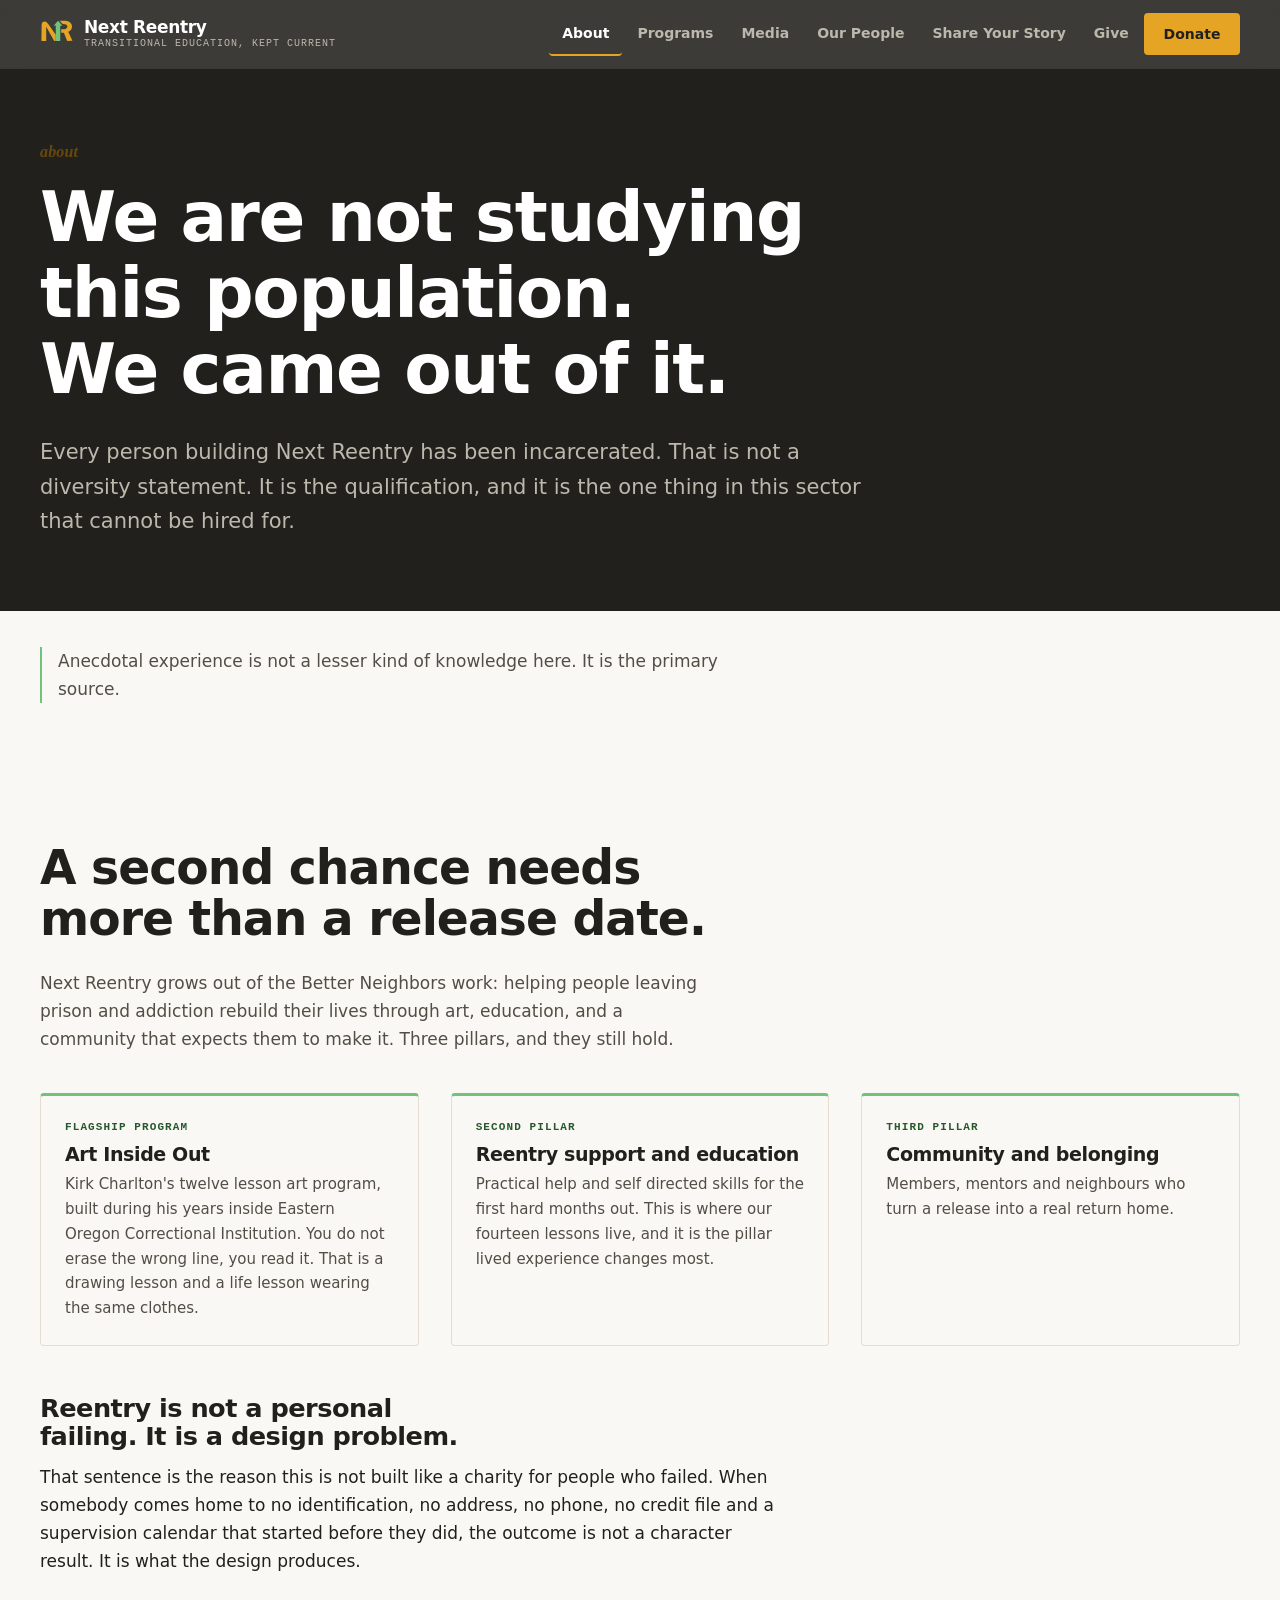
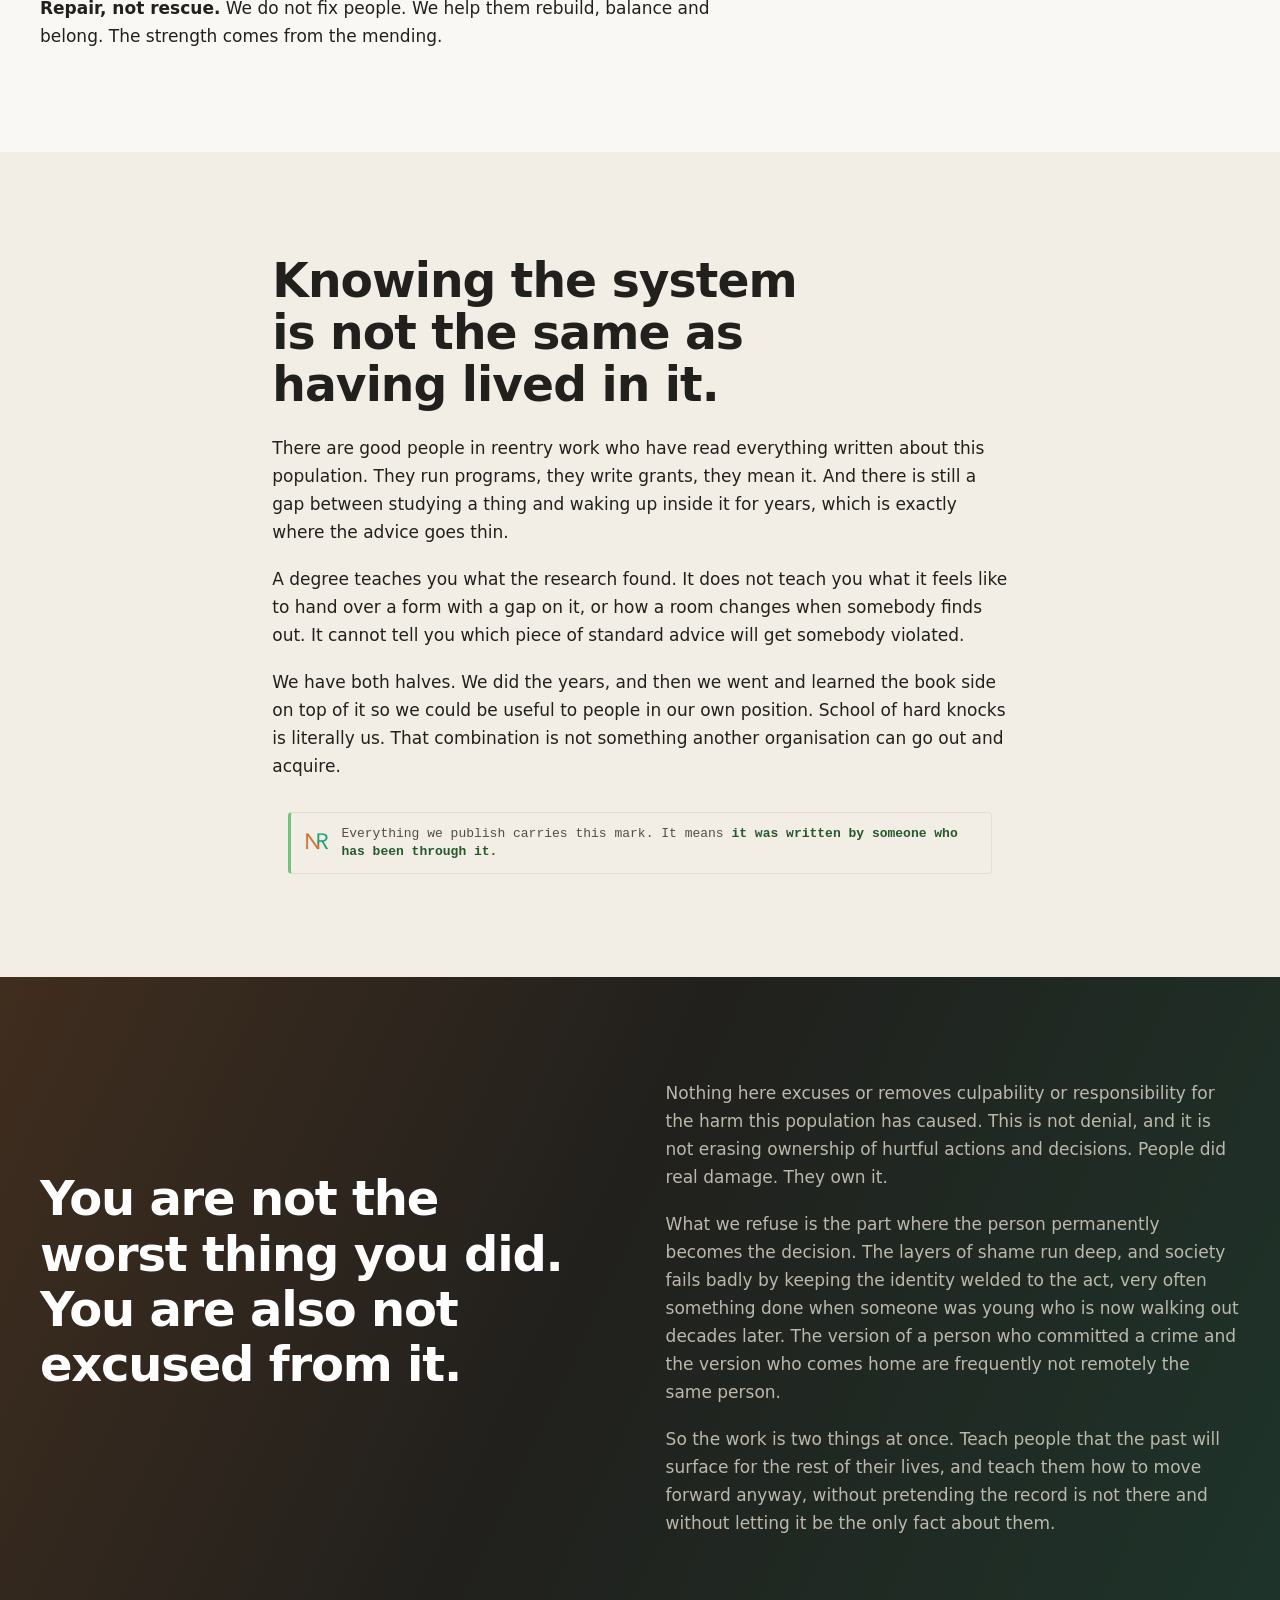
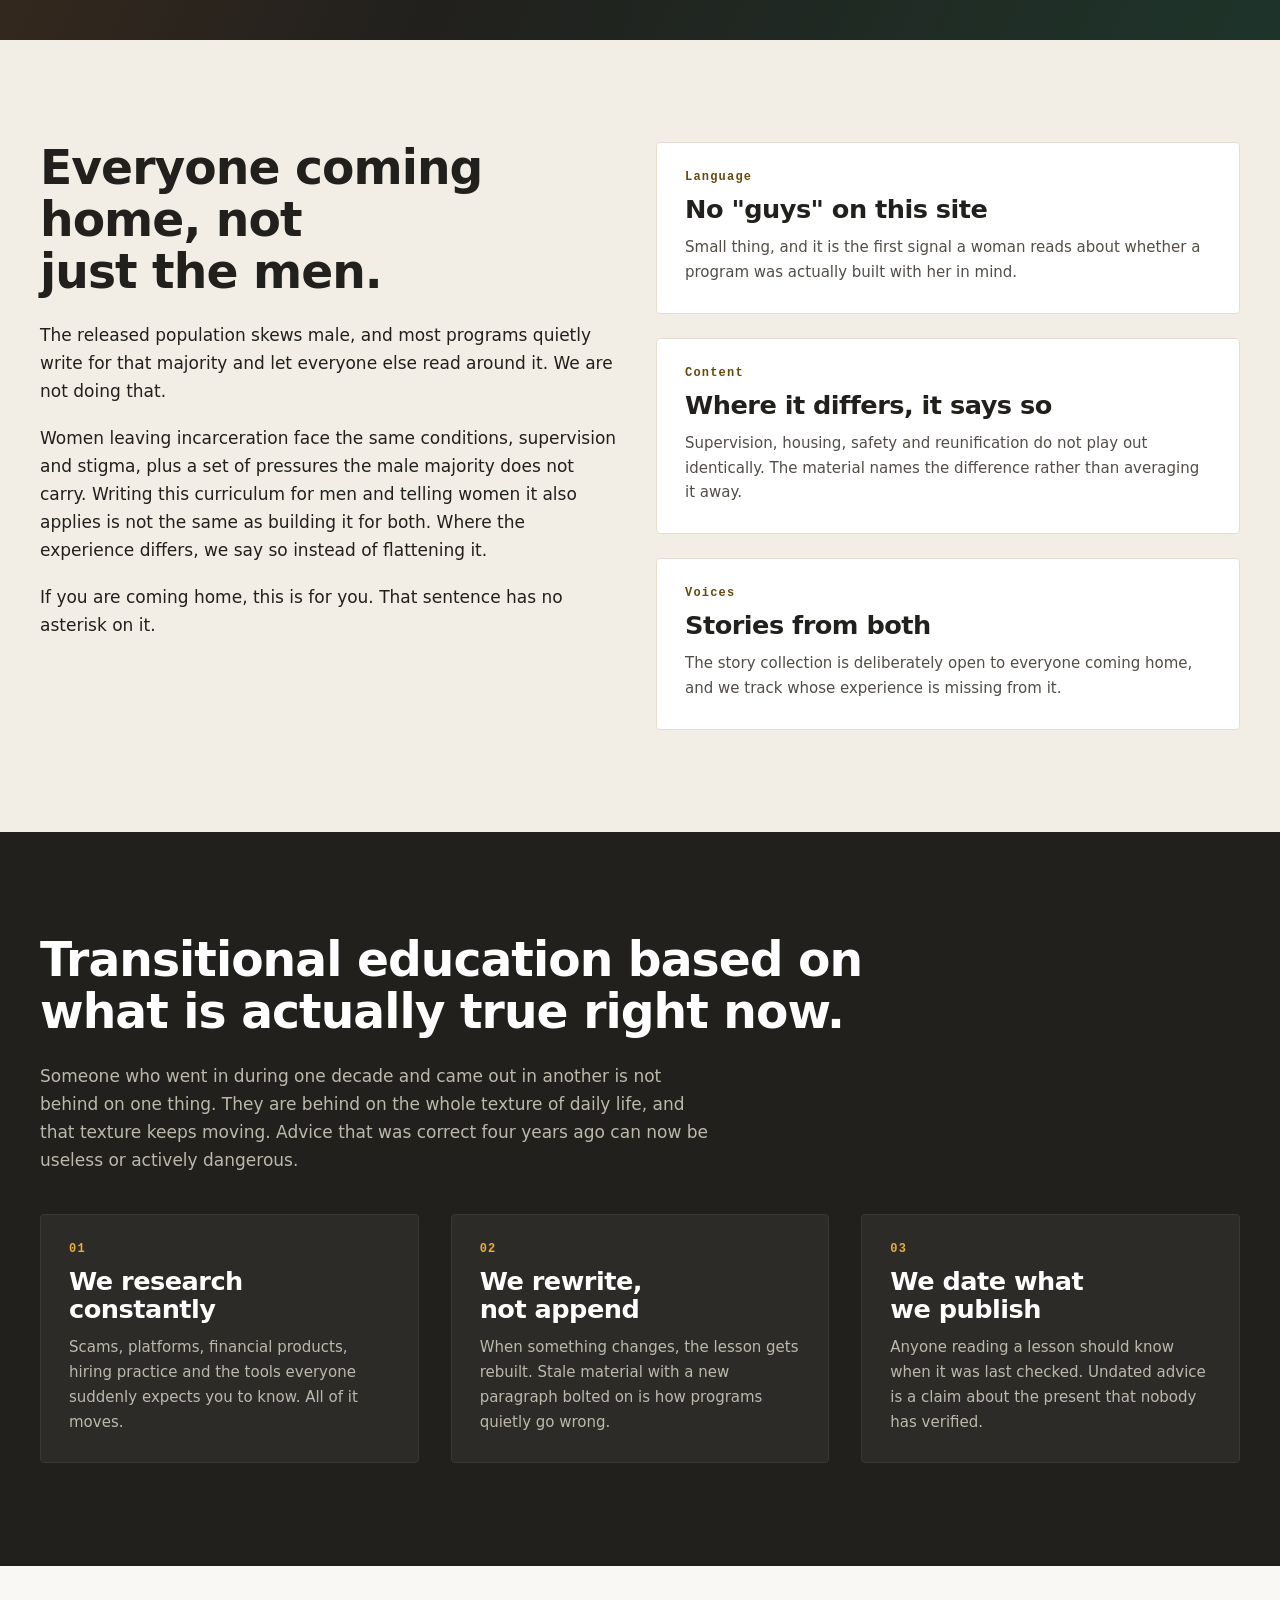
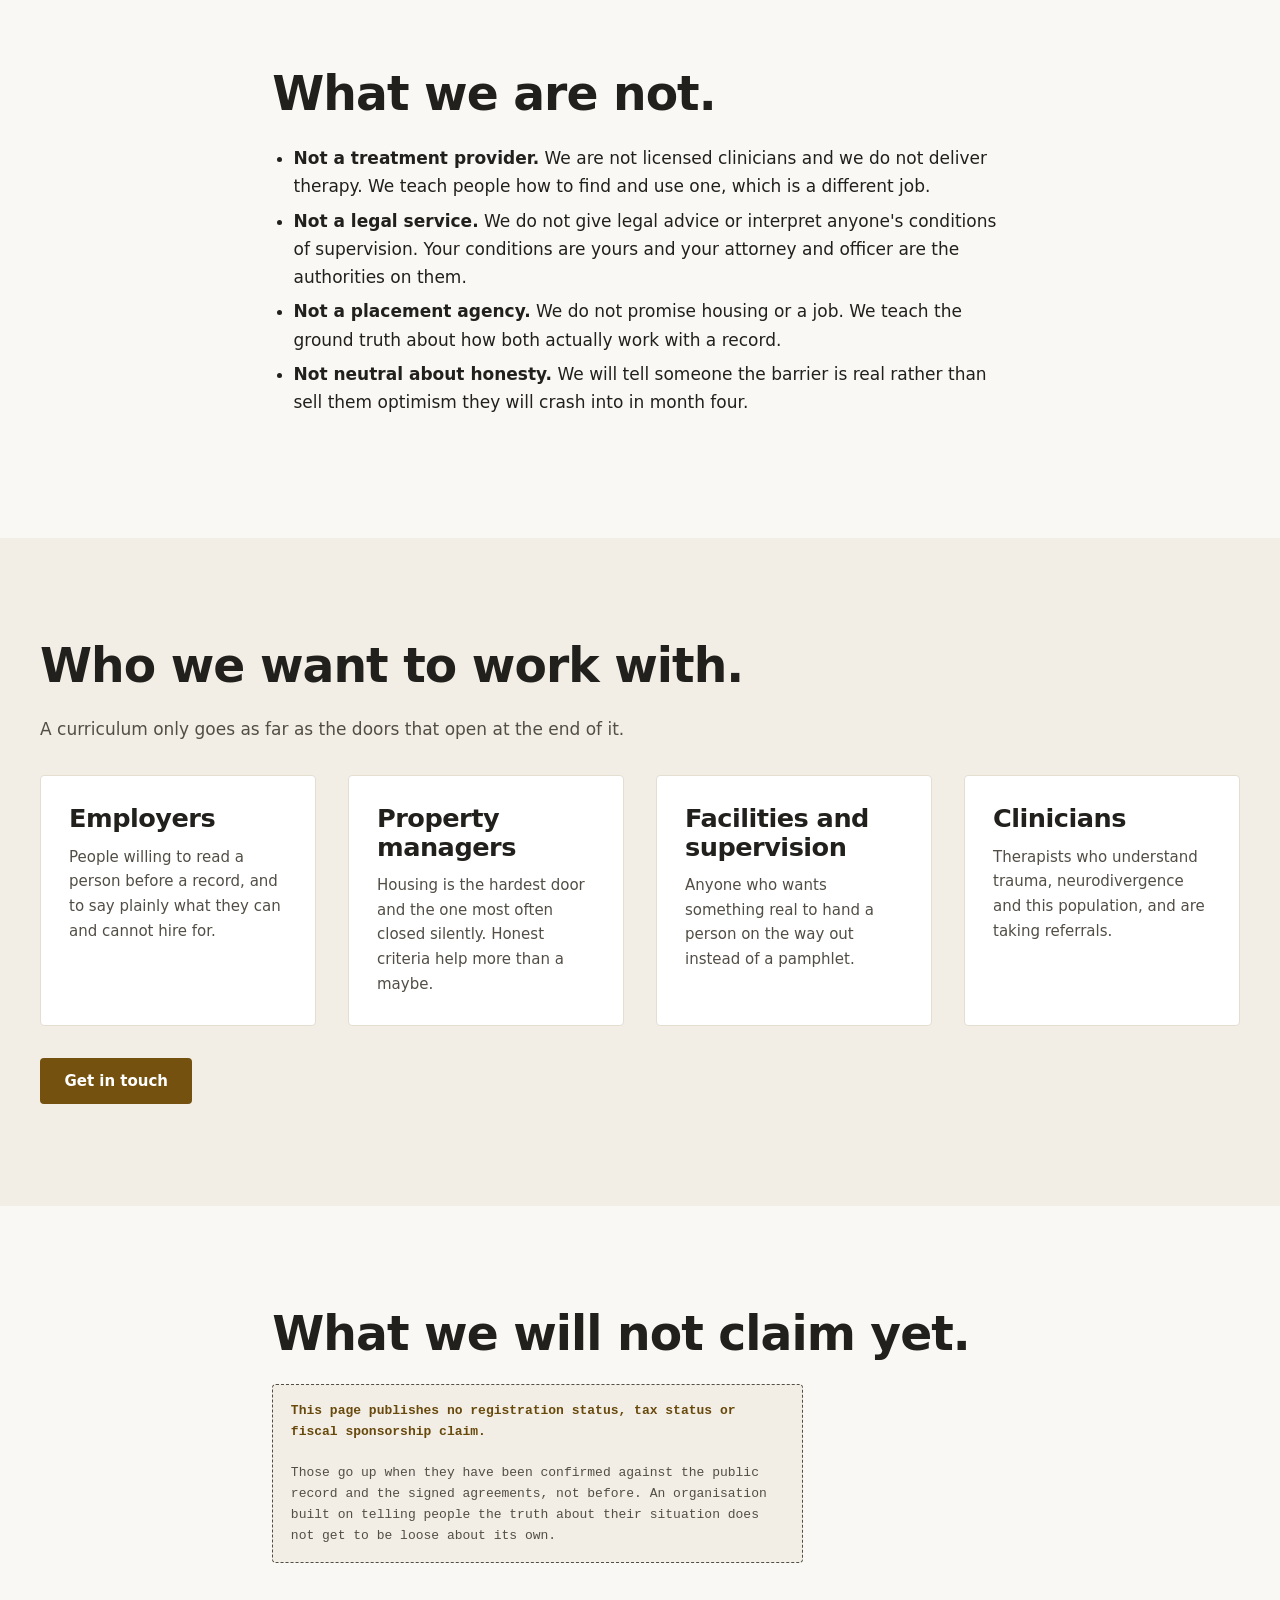
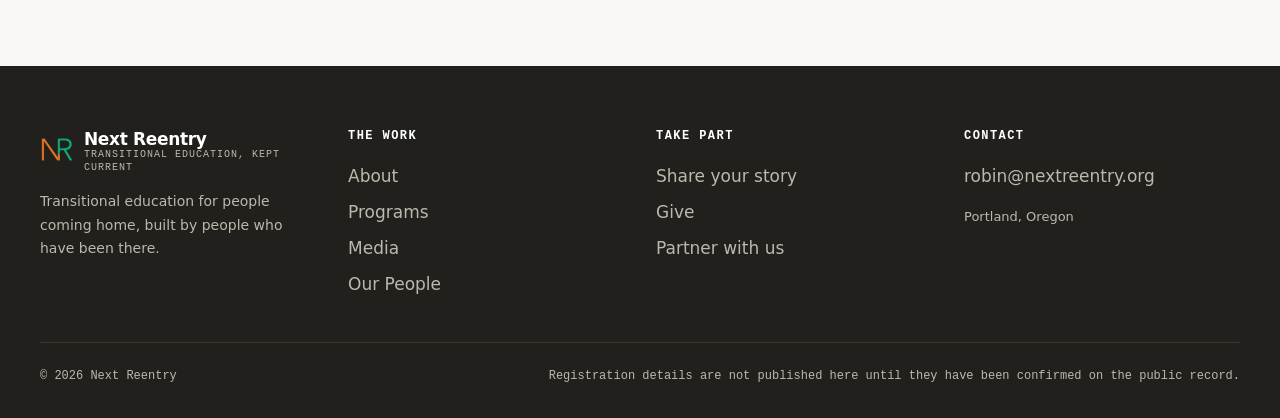
==== about.html @ 44887762 "Publish site from forge Built from clients/NextReentry/site. Internal design comments stripped from " ====
<!doctype html>
<html lang="en">
<head>
<meta charset="utf-8">
<meta name="viewport" content="width=device-width, initial-scale=1">
<title>About Next Reentry</title>
<meta name="description" content="Next Reentry is built and taught by formerly incarcerated people. Knowing the system is not the same as having lived in it, and that difference is the whole organisation.">
<link rel="stylesheet" href="assets/styles.css">
</head>
<body>

<a class="skip" href="#main">Skip to the main content</a>

<header class="hdr">
  <div class="wrap hdr-in">
    <a class="brand" href="index.html">
      <svg class="draw" viewBox="0 0 200 200" aria-hidden="true" focusable="false">
        <path fill="#e5a424" d="M46.13,37.95l38.36,55.05c3.29,3.95,6,7.76,9.44,11.27.43,7.57.27,21.28.23,29.05.21,4.01-2.14,6.67-5.23,9.18-3-.02-4.88-.59-6.28-3.13L37.16,58.12l-.14,84.06H9.79s.01-94.46.01-94.46c0,0-1.38-21.62,19.06-21.62,9.48,0,17.26,11.87,17.26,11.87Z"/>
        <path fill="#e5a424" d="M142.07,93.17l-16.07-.05.02-20.29,21.11-.16c9.77-.97,16.03-7.26,15.41-15.65.69-7.66-5.4-13.79-14.42-14.47l-13.14-.19-18.59-20.65,33.62.06c8.33.65,16.12,2.21,23.27,5.78,12.03,6.47,17.85,17.76,17.13,29.89.19,13.21-7.46,25.5-21.98,31.05l24.53,53.6-31.25.12-19.64-49.04Z"/>
        <path fill="#70c27c" d="M88.93,142.51c3.09-2.51,5.44-5.17,5.23-9.18.04-7.78.2-35.35-.23-42.92l-.15-39.28c-4.94.82-13.66,1.71-13.66,1.71l26.86-31.13,27.28,31.12s-8.75-.98-13.64-1.35l-.06,91.02-31.64.02Z"/>
      </svg>
      <span class="brand-txt"><b>Next Reentry</b><span>Transitional education, kept current</span></span>
    </a>
    <button class="burger" type="button" aria-expanded="false" aria-controls="nav">
      <span class="sr">Menu</span>
      <svg viewBox="0 0 24 24" fill="none" stroke="currentColor" stroke-width="2" aria-hidden="true"><path d="M3 6h18M3 12h18M3 18h18"/></svg>
    </button>
    <nav class="nav" id="nav" aria-label="Main">
      <a href="about.html">About</a>
      <a href="programs.html">Programs</a>
      <a href="media.html">Media</a>
      <a href="people.html">Our People</a>
      <a href="contribute.html">Share Your Story</a>
      <a href="give.html">Give</a>
      <a class="btn btn-primary" href="give.html#ways">Donate</a>
    </nav>
  </div>
</header>

<main id="main">

  <section class="hero" style="padding-block:clamp(2.5rem,6vw,4.5rem)">
    <div class="wrap">
      <div class="hero-in">
        <p class="eyebrow">About</p>
        <h1>We are not studying this population. We came out of it.</h1>
        <p class="hero-sub">
          Every person building Next Reentry has been incarcerated. That is not a
          diversity statement. It is the qualification, and it is the one thing in this
          sector that cannot be hired for.
        </p>
      </div>
    </div>
  </section>

  
  <div class="pledge">
    <div class="wrap"><p>Anecdotal experience is not a lesser kind of knowledge here. It is the primary source.</p></div>
  </div>

  
  <section class="band">
    <div class="wrap">
      <div class="reveal" style="max-width:58rem">
        <h2>A second chance needs more than a release date.</h2>
        <p class="muted">
          Next Reentry grows out of the Better Neighbors work: helping people leaving
          prison and addiction rebuild their lives through art, education, and a
          community that expects them to make it. Three pillars, and they still hold.
        </p>
      </div>

      <div class="grid g3 reveal" style="margin-top:2.5rem">
        <div class="prog">
          <span class="formal">Flagship program</span>
          <h3>Art Inside Out</h3>
          <p>Kirk Charlton's twelve lesson art program, built during his years inside Eastern Oregon Correctional Institution. You do not erase the wrong line, you read it. That is a drawing lesson and a life lesson wearing the same clothes.</p>
        </div>
        <div class="prog">
          <span class="formal">Second pillar</span>
          <h3>Reentry support and education</h3>
          <p>Practical help and self directed skills for the first hard months out. This is where our fourteen lessons live, and it is the pillar lived experience changes most.</p>
        </div>
        <div class="prog">
          <span class="formal">Third pillar</span>
          <h3>Community and belonging</h3>
          <p>Members, mentors and neighbours who turn a release into a real return home.</p>
        </div>
      </div>

      <div class="read reveal" style="margin-top:3rem">
        <h3>Reentry is not a personal failing. It is a design problem.</h3>
        <p>
          That sentence is the reason this is not built like a charity for people who
          failed. When somebody comes home to no identification, no address, no phone,
          no credit file and a supervision calendar that started before they did, the
          outcome is not a character result. It is what the design produces.
        </p>
        <p>
          <strong>Repair, not rescue.</strong> We do not fix people. We help them
          rebuild, balance and belong. The strength comes from the mending.
        </p>
      </div>
    </div>
  </section>

  
  <section class="band band-centred band-paper-2">
    <div class="wrap">
      <div class="read reveal">
        <h2>Knowing the system is not the same as having lived in it.</h2>
        <p>
          There are good people in reentry work who have read everything written about
          this population. They run programs, they write grants, they mean it. And there
          is still a gap between studying a thing and waking up inside it for years,
          which is exactly where the advice goes thin.
        </p>
        <p>
          A degree teaches you what the research found. It does not teach you what it
          feels like to hand over a form with a gap on it, or how a room changes when
          somebody finds out. It cannot tell you which piece of standard advice will get
          somebody violated.
        </p>
        <p>
          We have both halves. We did the years, and then we went and learned the book
          side on top of it so we could be useful to people in our own position. School
          of hard knocks is literally us. That combination is not something another
          organisation can go out and acquire.
        </p>
      </div>

      <div class="lem reveal" style="margin-top:2rem;max-width:44rem">
        <img src="assets/logo.svg" alt="" width="24" height="24">
        <span>Everything we publish carries this mark. It means <b>it was written by someone who has been through it.</b></span>
      </div>
    </div>
  </section>

  
  <section class="pull pull-2col">
    <div class="wrap">
      <p class="big">You are not the worst thing you did. You are also not excused from it.</p>
      <div class="read" style="margin-top:2rem">
        <p style="color:var(--muted-on-ink)">
          Nothing here excuses or removes culpability or responsibility for the harm
          this population has caused. This is not denial, and it is not erasing
          ownership of hurtful actions and decisions. People did real damage. They own it.
        </p>
        <p style="color:var(--muted-on-ink)">
          What we refuse is the part where the person permanently becomes the decision.
          The layers of shame run deep, and society fails badly by keeping the identity
          welded to the act, very often something done when someone was young who is now
          walking out decades later. The version of a person who committed a crime and
          the version who comes home are frequently not remotely the same person.
        </p>
        <p style="color:var(--muted-on-ink)">
          So the work is two things at once. Teach people that the past will surface for
          the rest of their lives, and teach them how to move forward anyway, without
          pretending the record is not there and without letting it be the only fact
          about them.
        </p>
      </div>
    </div>
  </section>

  
  <section class="band band-paper-2">
    <div class="wrap">
      <div class="grid g2" style="align-items:start">
        <div class="reveal">
          <h2>Everyone coming home, not just the men.</h2>
          <p>
            The released population skews male, and most programs quietly write for that
            majority and let everyone else read around it. We are not doing that.
          </p>
          <p>
            Women leaving incarceration face the same conditions, supervision and stigma,
            plus a set of pressures the male majority does not carry. Writing this
            curriculum for men and telling women it also applies is not the same as
            building it for both. Where the experience differs, we say so instead of
            flattening it.
          </p>
          <p>
            If you are coming home, this is for you. That sentence has no asterisk on it.
          </p>
        </div>
        <div class="stack reveal">
          <div class="card">
            <span class="card-num">Language</span>
            <h3>No "guys" on this site</h3>
            <p>Small thing, and it is the first signal a woman reads about whether a program was actually built with her in mind.</p>
          </div>
          <div class="card">
            <span class="card-num">Content</span>
            <h3>Where it differs, it says so</h3>
            <p>Supervision, housing, safety and reunification do not play out identically. The material names the difference rather than averaging it away.</p>
          </div>
          <div class="card">
            <span class="card-num">Voices</span>
            <h3>Stories from both</h3>
            <p>The story collection is deliberately open to everyone coming home, and we track whose experience is missing from it.</p>
          </div>
        </div>
      </div>
    </div>
  </section>

  
  <section class="band band-ink">
    <div class="wrap">
      <div class="reveal" style="max-width:52rem">
        <h2>Transitional education based on what is actually true right now.</h2>
        <p class="muted">
          Someone who went in during one decade and came out in another is not behind on
          one thing. They are behind on the whole texture of daily life, and that texture
          keeps moving. Advice that was correct four years ago can now be useless or
          actively dangerous.
        </p>
      </div>

      <div class="grid g3 reveal" style="margin-top:2.5rem">
        <div class="card">
          <span class="card-num">01</span>
          <h3>We research constantly</h3>
          <p>Scams, platforms, financial products, hiring practice and the tools everyone suddenly expects you to know. All of it moves.</p>
        </div>
        <div class="card">
          <span class="card-num">02</span>
          <h3>We rewrite, not append</h3>
          <p>When something changes, the lesson gets rebuilt. Stale material with a new paragraph bolted on is how programs quietly go wrong.</p>
        </div>
        <div class="card">
          <span class="card-num">03</span>
          <h3>We date what we publish</h3>
          <p>Anyone reading a lesson should know when it was last checked. Undated advice is a claim about the present that nobody has verified.</p>
        </div>
      </div>
    </div>
  </section>

  
  <section class="band band-centred">
    <div class="wrap">
      <div class="read reveal">
        <h2>What we are not.</h2>
        <ul>
          <li><strong>Not a treatment provider.</strong> We are not licensed clinicians and we do not deliver therapy. We teach people how to find and use one, which is a different job.</li>
          <li><strong>Not a legal service.</strong> We do not give legal advice or interpret anyone's conditions of supervision. Your conditions are yours and your attorney and officer are the authorities on them.</li>
          <li><strong>Not a placement agency.</strong> We do not promise housing or a job. We teach the ground truth about how both actually work with a record.</li>
          <li><strong>Not neutral about honesty.</strong> We will tell someone the barrier is real rather than sell them optimism they will crash into in month four.</li>
        </ul>
      </div>
    </div>
  </section>

  
  <section class="band band-paper-2" id="partners">
    <div class="wrap">
      <div class="reveal" style="max-width:52rem">
        <h2>Who we want to work with.</h2>
        <p class="muted">
          A curriculum only goes as far as the doors that open at the end of it.
        </p>
      </div>
      <div class="grid g4 reveal" style="margin-top:2rem">
        <div class="card">
          <h3>Employers</h3>
          <p>People willing to read a person before a record, and to say plainly what they can and cannot hire for.</p>
        </div>
        <div class="card">
          <h3>Property managers</h3>
          <p>Housing is the hardest door and the one most often closed silently. Honest criteria help more than a maybe.</p>
        </div>
        <div class="card">
          <h3>Facilities and supervision</h3>
          <p>Anyone who wants something real to hand a person on the way out instead of a pamphlet.</p>
        </div>
        <div class="card">
          <h3>Clinicians</h3>
          <p>Therapists who understand trauma, neurodivergence and this population, and are taking referrals.</p>
        </div>
      </div>
      <p style="margin-top:2rem">
        <a class="btn btn-primary" href="mailto:robin@nextreentry.org">Get in touch</a>
      </p>
    </div>
  </section>

  
  <section class="band band-centred">
    <div class="wrap">
      <div class="read reveal">
        <h2>What we will not claim yet.</h2>
        <p class="note">
          <b>This page publishes no registration status, tax status or fiscal sponsorship
          claim.</b><br><br>
          Those go up when they have been confirmed against the public record and the
          signed agreements, not before. An organisation built on telling people the
          truth about their situation does not get to be loose about its own.
        </p>
      </div>
    </div>
  </section>

</main>

<footer class="ftr">
  <div class="wrap">
    <div class="ftr-grid">
      <div>
        <a class="brand" href="index.html" style="margin-bottom:1rem">
          <img src="assets/logo.svg" alt="" width="40" height="40">
          <span class="brand-txt"><b>Next Reentry</b><span>Transitional education, kept current</span></span>
        </a>
        <p style="font-size:0.875rem">Transitional education for people coming home, built by people who have been there.</p>
      </div>
      <div>
        <h4>The work</h4>
        <ul>
          <li><a href="about.html">About</a></li>
          <li><a href="programs.html">Programs</a></li>
          <li><a href="media.html">Media</a></li>
          <li><a href="people.html">Our People</a></li>
        </ul>
      </div>
      <div>
        <h4>Take part</h4>
        <ul>
          <li><a href="contribute.html">Share your story</a></li>
          <li><a href="give.html">Give</a></li>
          <li><a href="about.html#partners">Partner with us</a></li>
        </ul>
      </div>
      <div>
        <h4>Contact</h4>
        <ul>
          <li><a href="mailto:robin@nextreentry.org">robin@nextreentry.org</a></li>
        </ul>
        <p style="font-size:0.8125rem;margin-top:0.75rem">Portland, Oregon</p>
      </div>
    </div>
    <div class="ftr-btm">
      <span>&copy; 2026 Next Reentry</span>
      <span>Registration details are not published here until they have been confirmed on the public record.</span>
    </div>
  </div>
</footer>

<script src="assets/site.js"></script>
</body>
</html>
---- assets/styles.css ----
:root {
  
  --ink:        #21201d;   
  --ink-2:      #2c2b27;   
  --ink-3:      #3a3833;   
  --paper:      #faf8f4;   
  --paper-2:    #f2eee6;   
  --paper-3:    #e4ded1;   

  
  --orange:     #e5a424;
  --green:      #70c27c;

  
  --orange-solid: #e5a424;
  --green-solid:  #70c27c;

  
  --orange-on-paper: #68490c;  
  --orange-on-ink:   #e8ae3d;  
  --green-on-paper:  #26582d;  
  --green-on-ink:    #7fc98a;  
  
  --muted-on-paper:  #524e46;  
  
  --muted-on-ink:    #bcb8ac;  
  
  --paper-on-photo:  #dcd7cc;  

  
  --btn-orange:      #74510e;  
  --btn-green:       #2a6333;  

  
  --sans: system-ui, -apple-system, "Segoe UI", Roboto, "Helvetica Neue", Arial, sans-serif;
  --mono: ui-monospace, SFMono-Regular, "SF Mono", Menlo, Consolas, "Liberation Mono", monospace;
  
  --serif: "Iowan Old Style", Palatino, "Palatino Linotype", "Book Antiqua", Georgia, "Times New Roman", serif;

  
  --gut: clamp(1.25rem, 4vw, 2.5rem);
  --max: 1320px;
  --max-read: 68ch;

  --radius: 4px;         
  --tap: 44px;           
}

*, *::before, *::after { box-sizing: border-box; }

html { -webkit-text-size-adjust: 100%; scroll-behavior: smooth; }

[id] { scroll-margin-top: 5.5rem; }

body {
  margin: 0;
  background: var(--paper);
  color: var(--ink);
  font-family: var(--sans);
  font-size: clamp(1rem, 0.97rem + 0.15vw, 1.0625rem);
  line-height: 1.65;
  -webkit-font-smoothing: antialiased;
  overflow-x: hidden;
}

img, svg { max-width: 100%; height: auto; display: block; }

h1, h2, h3, h4 {
  line-height: 1.1;
  letter-spacing: -0.02em;
  font-weight: 800;
  margin: 0 0 0.5em;
  text-wrap: balance;
}

h1 { font-size: clamp(2.25rem, 1.6rem + 3.4vw, 4.75rem); }
h2 { font-size: clamp(1.75rem, 1.35rem + 2vw, 3rem); }
h3 { font-size: clamp(1.25rem, 1.1rem + 0.7vw, 1.6rem); }
h4 { font-size: 1.0625rem; letter-spacing: -0.01em; }

p { margin: 0 0 1.1em; }
p:last-child { margin-bottom: 0; }

a { color: inherit; }

ul, ol { margin: 0 0 1.1em; padding-left: 1.25em; }
li { margin-bottom: 0.4em; }

strong { font-weight: 700; }

.skip {
  position: absolute; left: 0; top: -100%;
  background: var(--ink); color: #fff;
  padding: 0.85rem 1.25rem; z-index: 999;
  font: 600 0.9375rem/1 var(--sans); text-decoration: none;
}
.skip:focus { top: 0; }

:focus-visible {
  outline: 3px solid var(--orange);
  outline-offset: 3px;
  border-radius: 2px;
}
.on-ink :focus-visible, .band-ink :focus-visible { outline-color: var(--orange-on-ink); }

.sr {
  position: absolute; width: 1px; height: 1px;
  padding: 0; margin: -1px; overflow: hidden;
  clip: rect(0 0 0 0); white-space: nowrap; border: 0;
}

.wrap { width: 100%; max-width: var(--max); margin-inline: auto; padding-inline: var(--gut); }
.read { max-width: var(--max-read); }

.band { padding-block: clamp(3.5rem, 8vw, 7rem); }
.band-tight { padding-block: clamp(2.5rem, 5vw, 4rem); }
.band-paper-2 { background: var(--paper-2); }
.band-ink { background: var(--ink); color: var(--paper); }
.band-ink h1, .band-ink h2, .band-ink h3 { color: #fff; }
.band-ink .muted { color: var(--muted-on-ink); }
.band-ink .eyebrow { color: var(--orange-on-ink); }

.muted { color: var(--muted-on-paper); }
p.muted { max-width: 62ch; }

.grid { display: grid; gap: clamp(1.25rem, 3vw, 2rem); }
.g2 { grid-template-columns: repeat(auto-fit, minmax(min(100%, 20rem), 1fr)); }
.g3 { grid-template-columns: repeat(auto-fit, minmax(min(100%, 17rem), 1fr)); }
.g4 { grid-template-columns: repeat(auto-fit, minmax(min(100%, 13rem), 1fr)); }

.stack > * + * { margin-top: 1.5rem; }

.eyebrow {
  font: 600 italic 1rem/1.4 var(--serif);
  letter-spacing: 0.01em;
  
  text-transform: lowercase;
  color: var(--orange-on-paper);
  margin: 0 0 1rem;
}

.tag {
  display: inline-block;
  font: 600 0.6875rem/1 var(--mono);
  letter-spacing: 0.1em; text-transform: uppercase;
  padding: 0.45rem 0.6rem;
  border: 1px solid var(--paper-3);
  background: var(--paper);
  color: var(--muted-on-paper);
  border-radius: 2px;
}
.tag-green { color: var(--green-on-paper); border-color: var(--green); }
.tag-orange { color: var(--orange-on-paper); border-color: var(--orange); }
.band-ink .tag { background: var(--ink-2); border-color: var(--ink-3); color: var(--muted-on-ink); }
.band-ink .tag-green { color: var(--green-on-ink); border-color: var(--green); }
.band-ink .tag-orange { color: var(--orange-on-ink); border-color: var(--orange); }

.lem {
  display: flex; align-items: center; gap: 0.75rem;
  padding: 0.75rem 0.9rem;
  border: 1px solid var(--paper-3);
  border-left: 3px solid var(--green);
  background: var(--paper-2);
  border-radius: var(--radius);
  font: 500 0.8125rem/1.4 var(--mono);
  color: var(--muted-on-paper);
}
.lem svg, .lem img { width: 1.5rem; flex: none; }
.lem b { color: var(--green-on-paper); font-weight: 700; }
.band-ink .lem { background: var(--ink-2); border-color: var(--ink-3); border-left-color: var(--green); color: var(--muted-on-ink); }
.band-ink .lem b { color: var(--green-on-ink); }

.btn {
  display: inline-flex; align-items: center; justify-content: center;
  gap: 0.5rem;
  min-height: var(--tap);
  padding: 0.75rem 1.4rem;
  font: 700 0.9375rem/1.2 var(--sans);
  text-decoration: none;
  border: 2px solid transparent;
  border-radius: var(--radius);
  cursor: pointer;
  transition: transform 0.15s ease, background-color 0.15s ease, border-color 0.15s ease;
}
.btn:hover { transform: translateY(-2px); }
.btn:active { transform: translateY(0); }

.btn-primary { background: var(--btn-orange); color: #fff; }
.btn-primary:hover { background: #5e410b; }  

.btn-green { background: var(--btn-green); color: #fff; }
.btn-green:hover { background: #1f4a26; }  

.btn-ghost { background: transparent; color: var(--ink); border-color: var(--ink); }
.btn-ghost:hover { background: var(--ink); color: var(--paper); }
.band-ink .btn-ghost { color: #fff; border-color: rgba(255,255,255,0.5); }
.band-ink .btn-ghost:hover { background: #fff; color: var(--ink); }

.btn-lg { font-size: 1.0625rem; padding: 1rem 1.75rem; }

.hdr {
  position: sticky; top: 0; z-index: 100;
  background: rgba(33, 32, 29, 0.96);
  border-bottom: 1px solid var(--ink-3);
}
@supports (backdrop-filter: blur(8px)) {
  .hdr { backdrop-filter: blur(10px); background: rgba(33, 32, 29, 0.88); }
}

.hdr-in {
  display: flex; align-items: center; gap: 1rem;
  min-height: 4.25rem;
}

.brand { display: flex; align-items: center; gap: 0.65rem; text-decoration: none; margin-right: auto; }
.brand svg, .brand img { width: 2.1rem; flex: none; }
.brand-txt { display: flex; flex-direction: column; line-height: 1.05; }
.brand-txt b { font: 800 1.0625rem/1.1 var(--sans); color: #fff; letter-spacing: -0.02em; }
.brand-txt span {
  font: 500 0.625rem/1.3 var(--mono);
  letter-spacing: 0.1em; text-transform: uppercase;
  color: var(--muted-on-ink);
}

.nav { display: flex; align-items: center; gap: 0.15rem; }
.nav a {
  display: inline-flex; align-items: center;
  min-height: var(--tap); padding: 0 0.8rem;
  font: 600 0.875rem/1 var(--sans);
  color: var(--muted-on-ink); text-decoration: none;
  border-radius: var(--radius);
  border-bottom: 2px solid transparent;
}
.nav a:hover { color: #fff; background: var(--ink-2); }
.nav a[aria-current="page"] { color: #fff; border-bottom-color: var(--orange); }

.hdr .btn { min-height: 2.6rem; padding: 0.5rem 1.1rem; font-size: 0.875rem; }
.hdr .btn-primary { background: var(--orange-solid); color: var(--ink); }
.hdr .btn-primary:hover { background: #e7ab34; }  

.burger {
  display: none;
  width: var(--tap); height: var(--tap);
  align-items: center; justify-content: center;
  background: transparent; border: 1px solid var(--ink-3);
  border-radius: var(--radius); cursor: pointer; color: #fff;
}
.burger svg { width: 1.25rem; }

@media (max-width: 62rem) {
  .burger { display: inline-flex; }
  .nav {
    display: none;
    position: absolute; inset-inline: 0; top: 100%;
    flex-direction: column; align-items: stretch;
    background: var(--ink);
    border-bottom: 1px solid var(--ink-3);
    padding: 0.5rem var(--gut) 1rem;
  }
  .nav[data-open="true"] { display: flex; }
  .nav a { justify-content: flex-start; border-bottom: 1px solid var(--ink-3); border-radius: 0; }
  .nav a[aria-current="page"] { border-bottom-color: var(--orange); }
  .hdr .btn { display: none; }
  .nav .btn { display: inline-flex; margin-top: 0.75rem; justify-content: center; }
}

.hero {
  position: relative;
  background: var(--ink);
  color: var(--paper);
  overflow: hidden;
  padding-top: clamp(1.75rem, 4vw, 3rem);
  padding-bottom: clamp(3.5rem, 9vw, 7rem);
}

.hero-mark {
  position: absolute;
  right: -6%; top: 50%; transform: translateY(-50%);
  width: min(46rem, 62vw);
  opacity: 0.09;
  pointer-events: none;
}
.hero-mark path { stroke: none; }

.hero-in { position: relative; z-index: 1; max-width: 62rem; margin-inline: 0; }

.hero h1 { color: #fff; margin-bottom: 0.4em; }
.hero h1 .hl { color: var(--orange-on-ink); }
.hero-sub {
  font-size: clamp(1.0625rem, 1rem + 0.4vw, 1.3125rem);
  color: var(--muted-on-ink);
  max-width: 52rem;
  margin-bottom: 2rem;
}

.router { display: grid; gap: 0.75rem; grid-template-columns: repeat(auto-fit, minmax(min(100%, 13rem), 1fr)); }
.router a {
  display: block;
  padding: 1rem 1.1rem;
  background: var(--ink-2);
  border: 1px solid var(--ink-3);
  border-radius: var(--radius);
  text-decoration: none;
  transition: border-color 0.15s ease, transform 0.15s ease, background-color 0.15s ease;
}
.router a:hover { border-color: var(--orange); transform: translateY(-3px); background: #343229; }
.router b { display: block; color: #fff; font: 700 1rem/1.3 var(--sans); }
.router span {
  display: block; margin-top: 0.2rem;
  font: 500 0.75rem/1.4 var(--mono);
  letter-spacing: 0.05em; text-transform: uppercase;
  color: var(--muted-on-ink);
}

.band-centred .wrap > .read,
.band-centred .wrap > .lem { margin-inline: auto; }

.band-split .wrap { display: grid; gap: clamp(1.5rem, 4vw, 3.5rem); align-items: start; }
@media (min-width: 980px) {
  .band-split .wrap { grid-template-columns: 22rem minmax(0, 1fr); }
  
  .band-split .split-lead { position: sticky; top: 6.5rem; }
}
.band-split .split-body { max-width: var(--max-read); }
.band-split .split-body > * + * { margin-top: 2rem; }

.pledge { padding-block: clamp(1.5rem, 3vw, 2.25rem); background: var(--paper); }
.pledge p {
  margin: 0; max-width: 64ch;
  border-left: 2px solid var(--green);
  padding-left: 1rem;
  color: var(--muted-on-paper);
}

.card {
  background: var(--paper);
  border: 1px solid var(--paper-3);
  border-radius: var(--radius);
  padding: clamp(1.25rem, 3vw, 1.75rem);
  display: flex; flex-direction: column; gap: 0.75rem;
}
.band-paper-2 .card { background: #fff; }
.band-ink .card { background: var(--ink-2); border-color: var(--ink-3); }

.card-num {
  font: 700 0.75rem/1 var(--mono);
  letter-spacing: 0.1em;
  color: var(--orange-on-paper);
}
.band-ink .card-num { color: var(--orange-on-ink); }

.card h3 { margin: 0; }
.card p { margin: 0; color: var(--muted-on-paper); font-size: 0.9375rem; }
.band-ink .card p { color: var(--muted-on-ink); }

.prog {
  display: flex; flex-direction: column; gap: 0.5rem;
  padding: 1.5rem;
  background: var(--paper);
  border: 1px solid var(--paper-3);
  border-top: 3px solid var(--green);
  border-radius: var(--radius);
  height: 100%;
}
.band-paper-2 .prog { background: #fff; }
.prog h3 { margin: 0; font-size: 1.1875rem; }
.prog .formal {
  font: 600 0.6875rem/1.4 var(--mono);
  letter-spacing: 0.1em; text-transform: uppercase;
  color: var(--green-on-paper);
}
.prog p { margin: 0; font-size: 0.9375rem; color: var(--muted-on-paper); }

.pull {
  background: var(--ink); color: #fff;
  padding-block: clamp(3.5rem, 8vw, 6.5rem);
  position: relative; overflow: hidden;
}
.pull::before {
  content: ""; position: absolute; inset: 0;
  background: linear-gradient(115deg, rgba(225,115,38,0.16), transparent 46%, rgba(11,175,121,0.14));
  pointer-events: none;
}

.pull .wrap { position: relative; }
.pull-2col .wrap { display: grid; gap: clamp(1.5rem, 4vw, 4rem); align-items: start; }
@media (min-width: 900px) {
  .pull-2col .wrap { grid-template-columns: 1fr 1fr; align-items: center; }
  .pull-2col .big { max-width: 15ch; }
  .pull-2col .read { margin-top: 0 !important; }
}

.pull-solo .wrap { text-align: center; }
.pull-solo .big { max-width: 26ch; margin-inline: auto; }
.pull q, .pull .big {
  display: block;
  font: 800 clamp(1.6rem, 1.2rem + 2.4vw, 3rem)/1.15 var(--sans);
  letter-spacing: -0.025em;
  quotes: none;
  max-width: 22ch;
  text-wrap: balance;
}
.pull .attrib {
  margin-top: 1.5rem;
  font: 500 0.8125rem/1.5 var(--mono);
  letter-spacing: 0.08em; text-transform: uppercase;
  color: var(--muted-on-ink);
}

.tl-tabs {
  display: flex; flex-wrap: wrap; gap: 0.5rem;
  margin-bottom: 1.75rem;
  border-bottom: 1px solid var(--ink-3);
  padding-bottom: 1rem;
}
.tl-tabs button {
  min-height: var(--tap);
  padding: 0.6rem 1rem;
  background: transparent;
  border: 1px solid var(--ink-3);
  border-radius: var(--radius);
  color: var(--muted-on-ink);
  font: 600 0.8125rem/1 var(--mono);
  letter-spacing: 0.06em; text-transform: uppercase;
  cursor: pointer;
  transition: background-color 0.15s ease, color 0.15s ease, border-color 0.15s ease;
}
.tl-tabs button:hover { color: #fff; border-color: var(--muted-on-ink); }
.tl-tabs button[aria-selected="true"] {
  background: var(--orange-solid); border-color: var(--orange-solid); color: var(--ink);
}

.tl-panel[hidden] { display: none; }
.tl-panel h3 { color: #fff; }
.tl-list { list-style: none; padding: 0; margin: 1.25rem 0 0; display: grid; gap: 0.9rem; }
.tl-list li {
  display: flex; gap: 0.9rem; align-items: flex-start;
  margin: 0; color: var(--muted-on-ink); font-size: 0.9375rem;
}
.tl-list li::before {
  content: ""; flex: none;
  width: 0.5rem; height: 0.5rem; margin-top: 0.55rem;
  background: var(--green); border-radius: 50%;
}

.sorter { display: grid; gap: 1rem; }
.sorter-card {
  background: #fff;
  border: 1px solid var(--paper-3);
  border-radius: var(--radius);
  padding: 1.25rem;
}
.sorter-msg {
  font: 500 0.9375rem/1.55 var(--mono);
  background: var(--paper-2);
  border-left: 3px solid var(--paper-3);
  padding: 0.9rem 1rem;
  margin-bottom: 1rem;
  word-break: break-word;
}
.sorter-btns { display: flex; flex-wrap: wrap; gap: 0.6rem; }
.sorter-btns button {
  min-height: var(--tap); padding: 0.6rem 1.2rem;
  border: 2px solid var(--ink); background: transparent; color: var(--ink);
  border-radius: var(--radius); cursor: pointer;
  font: 700 0.875rem/1 var(--sans);
}
.sorter-btns button:hover { background: var(--ink); color: var(--paper); }
.sorter-btns button[disabled] { opacity: 0.45; cursor: default; }
.sorter-btns button[disabled]:hover { background: transparent; color: var(--ink); }

.sorter-ans {
  margin-top: 1rem; padding: 0.9rem 1rem;
  border-radius: var(--radius);
  font-size: 0.9375rem;
  border: 1px solid var(--paper-3);
  background: var(--paper-2);
}
.sorter-ans[data-verdict="right"] { border-left: 3px solid var(--green); }
.sorter-ans[data-verdict="wrong"] { border-left: 3px solid var(--orange); }
.sorter-ans b { display: block; margin-bottom: 0.25rem; }
.sorter-ans[data-verdict="right"] b { color: var(--green-on-paper); }
.sorter-ans[data-verdict="wrong"] b { color: var(--orange-on-paper); }

.reframe { display: grid; gap: 1.25rem; }
.reframe-switch { display: inline-flex; border: 1px solid var(--ink-3); border-radius: var(--radius); overflow: hidden; }
.reframe-switch button {
  min-height: var(--tap); padding: 0.6rem 1.2rem;
  background: transparent; border: 0; cursor: pointer;
  color: var(--muted-on-ink);
  font: 600 0.8125rem/1 var(--mono);
  letter-spacing: 0.06em; text-transform: uppercase;
}
.reframe-switch button[aria-pressed="true"] { background: var(--green-solid); color: var(--ink); }
.reframe-list { list-style: none; padding: 0; margin: 0; display: grid; gap: 0.75rem; }
.reframe-list li {
  margin: 0; padding: 0.9rem 1.1rem;
  background: var(--ink-2); border: 1px solid var(--ink-3);
  border-radius: var(--radius);
  color: var(--muted-on-ink); font-size: 0.9375rem;
}
.reframe-list[data-view="have"] li { border-left: 3px solid var(--green); }
.reframe-list[data-view="lost"] li { border-left: 3px solid var(--orange); }

.person { display: flex; flex-direction: column; gap: 0.75rem; }
.portrait {
  aspect-ratio: 4 / 5;
  background: var(--paper-2);
  border: 1px solid var(--paper-3);
  border-radius: var(--radius);
  display: grid; place-items: center;
  position: relative; overflow: hidden;
}
.band-ink .portrait { background: var(--ink-2); border-color: var(--ink-3); }
.portrait svg { width: 42%; opacity: 0.3; }
.portrait::after {
  content: "PHOTO TO COME";
  position: absolute; bottom: 0.6rem; left: 0.6rem;
  font: 600 0.625rem/1 var(--mono);
  letter-spacing: 0.1em;
  color: var(--muted-on-paper);
  background: var(--paper);
  border: 1px solid var(--paper-3);
  padding: 0.35rem 0.5rem; border-radius: 2px;
}
.band-ink .portrait::after { color: var(--muted-on-ink); background: var(--ink); border-color: var(--ink-3); }

.person h3 { margin: 0; font-size: 1.0625rem; }
.person .role {
  font: 600 0.6875rem/1.4 var(--mono);
  letter-spacing: 0.1em; text-transform: uppercase;
  color: var(--orange-on-paper);
}
.band-ink .person .role { color: var(--orange-on-ink); }
.person p { margin: 0; font-size: 0.875rem; color: var(--muted-on-paper); }
.band-ink .person p { color: var(--muted-on-ink); }

.field { display: block; margin-bottom: 1.5rem; }
.field > .label {
  display: block;
  font: 700 0.875rem/1.4 var(--sans);
  margin-bottom: 0.2rem;
}
.field > .help {
  display: block;
  font: 500 0.8125rem/1.5 var(--mono);
  color: var(--muted-on-paper);
  margin-bottom: 0.5rem;
}
.band-ink .field > .help { color: var(--muted-on-ink); }
.band-ink .field > .label { color: #fff; }

input[type="text"], input[type="email"], select, textarea {
  width: 100%;
  min-height: var(--tap);
  padding: 0.7rem 0.85rem;
  font: 400 1rem/1.5 var(--sans);
  color: var(--ink);
  background: #fff;
  border: 1px solid var(--muted-on-paper);
  border-radius: var(--radius);
}
textarea { min-height: 10rem; resize: vertical; }
input:focus-visible, select:focus-visible, textarea:focus-visible { border-color: var(--orange); }

.choice { display: flex; gap: 0.65rem; align-items: flex-start; padding: 0.75rem 0; }
.choice input { width: 1.25rem; height: 1.25rem; margin-top: 0.2rem; flex: none; accent-color: var(--btn-green); }
.choice span { font-size: 0.9375rem; }

fieldset { border: 1px solid var(--paper-3); border-radius: var(--radius); padding: 1.1rem 1.25rem; margin: 0 0 1.5rem; }
.band-ink fieldset { border-color: var(--ink-3); }
legend { font: 700 0.875rem/1.4 var(--sans); padding-inline: 0.4rem; }

.tiers { display: grid; gap: 1rem; grid-template-columns: repeat(auto-fit, minmax(min(100%, 14rem), 1fr)); align-items: start; }
.tier {
  background: #fff; border: 1px solid var(--paper-3);
  border-radius: var(--radius); padding: 1.5rem 1.25rem;
  display: flex; flex-direction: column; gap: 0.75rem; height: 100%;
}
.tier .amt { font: 800 2rem/1 var(--sans); letter-spacing: -0.03em; }
.tier .per { font: 500 0.6875rem/1 var(--mono); letter-spacing: 0.1em; text-transform: uppercase; color: var(--muted-on-paper); }
.tier .name { font: 700 0.75rem/1 var(--mono); letter-spacing: 0.12em; text-transform: uppercase; color: var(--green-on-paper); }
.tier ul { list-style: none; padding: 0; margin: 0; display: grid; gap: 0.5rem; }
.tier li { margin: 0; font-size: 0.875rem; color: var(--muted-on-paper); display: flex; gap: 0.5rem; }
.tier li::before { content: ""; flex: none; width: 0.4rem; height: 0.4rem; margin-top: 0.5rem; background: var(--green); border-radius: 50%; }
.tier .btn { margin-top: auto; }
.tier[data-featured] { border: 2px solid var(--orange); position: relative; }
.tier[data-featured]::before {
  content: "MOST CHOSEN";
  position: absolute; top: -0.7rem; left: 1.25rem;
  background: var(--orange-solid); color: var(--ink);
  font: 700 0.625rem/1 var(--mono); letter-spacing: 0.1em;
  padding: 0.35rem 0.5rem; border-radius: 2px;
}

.note {
  border: 1px dashed var(--muted-on-paper);
  border-radius: var(--radius);
  padding: 1rem 1.1rem;
  font: 500 0.8125rem/1.6 var(--mono);
  color: var(--muted-on-paper);
  background: var(--paper-2);
  
  max-width: var(--max-read);
}
.band-ink .note { color: var(--muted-on-ink); border-color: var(--muted-on-ink); background: var(--ink-2); }
.note b { color: var(--orange-on-paper); }
.band-ink .note b { color: var(--orange-on-ink); }

.ftr { background: var(--ink); color: var(--muted-on-ink); padding-block: clamp(2.5rem, 6vw, 4rem) 2rem; }
.ftr h4 { color: #fff; font: 700 0.75rem/1 var(--mono); letter-spacing: 0.12em; text-transform: uppercase; margin-bottom: 1rem; }

.ftr a {
  color: var(--muted-on-ink); text-decoration: none;
  display: inline-flex; align-items: center; min-height: 2.25rem;
  max-width: 100%; overflow-wrap: anywhere;
}
.ftr a:hover { color: #fff; text-decoration: underline; }
.ftr ul { list-style: none; padding: 0; margin: 0; }
.ftr li { margin: 0; }
.ftr-grid { display: grid; gap: 2rem; grid-template-columns: repeat(auto-fit, minmax(min(100%, 12rem), 1fr)); }
.ftr-btm {
  margin-top: 2.5rem; padding-top: 1.5rem;
  border-top: 1px solid var(--ink-3);
  display: flex; flex-wrap: wrap; gap: 0.75rem 1.5rem; justify-content: space-between;
  font: 500 0.75rem/1.6 var(--mono);
}

.js .reveal { opacity: 0; transform: translateY(28px); }
.js .reveal.in { opacity: 1; transform: none; transition: opacity 0.7s ease, transform 0.75s cubic-bezier(.22,.61,.36,1); }

.js .draw path { stroke-dasharray: var(--len); stroke-dashoffset: var(--len); fill-opacity: 0; }
.js .draw.go path { animation: nr-draw 1.1s ease forwards, nr-fill 0.5s ease 0.55s forwards; }
.js .draw.go path:nth-child(2) { animation-delay: 0.18s, 0.73s; }
.js .draw.go path:nth-child(3) { animation-delay: 0.36s, 0.91s; }

@keyframes nr-draw { to { stroke-dashoffset: 0; } }
@keyframes nr-fill { to { fill-opacity: 1; } }

@media (prefers-reduced-motion: reduce) {
  html { scroll-behavior: auto; }
  *, *::before, *::after {
    animation-duration: 0.001ms !important;
    animation-iteration-count: 1 !important;
    transition-duration: 0.001ms !important;
  }
  .js .reveal { opacity: 1; transform: none; }
  .js .draw path { stroke-dasharray: none; stroke-dashoffset: 0; fill-opacity: 1; }
  .btn:hover, .router a:hover { transform: none; }
}

@media print {
  .hdr, .ftr, .burger, .router { display: none !important; }
  body { background: #fff; color: #000; }
  .band-ink, .pull, .hero { background: #fff !important; color: #000 !important; }
  .band-ink h1, .band-ink h2, .band-ink h3, .hero h1, .pull q { color: #000 !important; }
  .tl-panel[hidden] { display: block !important; }
}

.drift      { will-change: transform; transform: translate3d(0, calc(var(--p, 0) * -3.5rem), 0); }
.drift-slow { will-change: transform; transform: translate3d(0, calc(var(--p, 0) * -1.5rem), 0); }
.scale-in   { will-change: transform; transform: scale(calc(1 + (var(--p, 0) * 0.06))); }

.js .split .w { display: inline-block; overflow: hidden; vertical-align: bottom; }
.js .split .w > i {
  display: inline-block; font-style: inherit;
  transform: translateY(102%);
  transition: transform .62s cubic-bezier(.22,.61,.36,1);
  transition-delay: calc(var(--i, 0) * 42ms);
}
.js .split.in .w > i { transform: translateY(0); }

.js .wipe { clip-path: inset(0 0 100% 0); transition: clip-path .9s cubic-bezier(.22,.61,.36,1); }
.js .wipe.in { clip-path: inset(0 0 0 0); }

.contours { position: absolute; inset: 0; width: 100%; height: 100%; display: block; }
.contours .ridge { fill: none; stroke-width: 1.25; vector-effect: non-scaling-stroke; }
.contours .ridge-a { stroke: var(--green); opacity: .30; }
.contours .ridge-b { stroke: var(--orange); opacity: .22; }
.contours .ridge-a ellipse:nth-child(n+5) { opacity: .55; }
.contours .ridge-b ellipse:nth-child(n+4) { opacity: .55; }

.hero { position: relative; overflow: hidden; }
.hero-bg { position: absolute; inset: 0; z-index: 0; background: var(--ink); }
.hero-bg::after {
  content: ""; position: absolute; inset: 0;
  background: linear-gradient(105deg, var(--ink) 0%, rgba(33,32,29,.94) 46%, rgba(33,32,29,.72) 100%);
}
.hero.has-map { color: var(--paper); }
.hero.has-map .hero-in { position: relative; z-index: 2; }
.hero.has-map h1 { color: var(--paper); }
.hero.has-map .hero-sub { color: var(--paper-on-photo); }
.hero.has-map .eyebrow { color: var(--green-on-ink); }
.hero.has-map .hero-mark { display: none; }

.hero-grid { display: grid; gap: clamp(2rem, 5vw, 4rem); align-items: start; }
@media (min-width: 1040px) { .hero-grid { grid-template-columns: 1.05fr .95fr; } }

.ladder {
  position: relative; z-index: 2; width: 100%; max-width: 34rem; margin-inline: auto;
  --mark-w: min(36.8rem, 67.2vw);
  
  --mark-x: min(0px, calc((100% - var(--mark-w)) / 2));
}

.ladder-mark {
  width: var(--mark-w);
  
  max-width: none;
  height: auto;
  display: block;
  margin-top: 0;
  margin-right: 0;
  margin-bottom: 1.75rem;
  margin-left: var(--mark-x);
}

@media (min-width: 1040px) and (max-width: 1429px) {
  .ladder { --mark-w: min(36.8rem, 36vw); }
}

@media (max-width: 1039px) {
  .ladder {
    margin-inline: 0;
    
    --mark-w: min(36.8rem, 67.2vw, 100%);
  }
}

.ladder-head {
  margin: 0 0 1.25rem; margin-left: var(--mark-x); padding-left: 0;
  font: 600 italic 1rem/1.4 var(--serif);
  text-transform: lowercase;
  color: var(--green-on-ink);
}

.ladder-list { list-style: none; margin: 0 0 0 var(--mark-x); padding: 0; position: relative; }

.ladder-list::before {
  content: ""; position: absolute; left: 5px; top: .55rem; bottom: .55rem;
  width: 2px; background: var(--green); opacity: .55;
  transform-origin: top;
}
.js .ladder-list::before { transform: scaleY(0); transition: transform 1.35s cubic-bezier(.22,.61,.36,1) .12s; }
.js .ladder.in .ladder-list::before { transform: scaleY(1); }

.rung {
  position: relative; margin: 0; padding: .95rem 0 .95rem 2.25rem;
  display: grid; gap: .15rem;
  border-bottom: 1px solid rgba(250,248,244,.10);
}
.rung:last-child { border-bottom: 0; }

.rung::before {
  content: ""; position: absolute; left: 0; top: 1.35rem;
  width: 12px; height: 12px; border-radius: 50%;
  background: var(--ink); border: 2px solid var(--green);
  transition: background-color .3s ease, border-color .3s ease, transform .3s ease;
}
.rung:nth-child(even)::before { border-color: var(--orange); }
.rung:hover::before { background: var(--green); transform: scale(1.25); }
.rung:nth-child(even):hover::before { background: var(--orange); }

.rung-unit {
  font: 700 .78rem/1 var(--mono); letter-spacing: .12em; text-transform: uppercase;
  color: var(--green-on-ink);
}
.rung:nth-child(even) .rung-unit { color: var(--orange-on-ink); }
.rung-say { font-size: 1.0625rem; line-height: 1.45; color: var(--paper); }

.js .rung {
  opacity: 0; transform: translate(-14px, 24px);
  transition: opacity .62s ease, transform .72s cubic-bezier(.22,.61,.36,1);
}
.js .ladder.in .rung { opacity: 1; transform: none; }
.js .ladder.in .rung:nth-child(1) { transition-delay: .32s; }
.js .ladder.in .rung:nth-child(2) { transition-delay: .58s; }
.js .ladder.in .rung:nth-child(3) { transition-delay: .84s; }
.js .ladder.in .rung:nth-child(4) { transition-delay: 1.10s; }

.js .rung::before { transform: scale(0); transition: transform .5s cubic-bezier(.34,1.4,.64,1); }
.js .ladder.in .rung::before { transform: scale(1); }
.js .ladder.in .rung:nth-child(1)::before { transition-delay: .44s; }
.js .ladder.in .rung:nth-child(2)::before { transition-delay: .70s; }
.js .ladder.in .rung:nth-child(3)::before { transition-delay: .96s; }
.js .ladder.in .rung:nth-child(4)::before { transition-delay: 1.22s; }

.js .ladder.in .rung:hover::before { transform: scale(1.25); }

.shot { margin: 0; position: relative; }
.shot img { width: 100%; height: 100%; object-fit: cover; display: block; border-radius: var(--radius); }
.shot figcaption { margin-top: .6rem; font: 500 .72rem/1.4 var(--mono);
                   letter-spacing: .04em; color: var(--muted-on-paper); }
.band-ink .shot figcaption { color: var(--muted-on-ink); }
.shot-tall { aspect-ratio: 3 / 4; }
.shot-wide { aspect-ratio: 16 / 10; }

.flagship { display: grid; gap: clamp(1.5rem, 4vw, 3rem); align-items: center; }
@media (min-width: 900px) { .flagship { grid-template-columns: .8fr 1.2fr; } }
.flagship .portrait-wrap { position: relative; max-width: 27rem; }

.flagship .portrait-wrap {
  background: var(--paper);
  border: 1px solid var(--paper-3);
  border-radius: var(--radius);
  padding: clamp(1.5rem, 3vw, 2.5rem);
  display: grid; place-items: center;
}
.flagship .portrait-wrap img { width: 100%; height: auto; object-fit: contain; display: block; }

.badge-flag {
  display: inline-flex; align-items: center; gap: .5rem;
  background: var(--green-solid); color: var(--ink);
  font: 700 italic .9375rem/1 var(--serif); letter-spacing: .01em; text-transform: lowercase;
  padding: .5rem .9rem; border-radius: 999px;
}

.formerly { display: flex; align-items: center; gap: 1rem; flex-wrap: wrap;
            border: 1px solid var(--ink-3); background: var(--ink-2);
            border-radius: var(--radius); padding: 1rem 1.15rem; }

.formerly img { height: 62px; width: auto; display: block; flex: none; }
.formerly p { margin: 0; font-size: .95rem; max-width: 52ch; color: var(--paper); }
.formerly b { font-family: var(--mono); font-size: .78rem; letter-spacing: .08em;
              text-transform: uppercase; display: block; color: var(--muted-on-ink); }

@media (prefers-reduced-motion: reduce) {
  .drift, .drift-slow, .scale-in { transform: none !important; }
  .js .split .w > i { transform: none !important; transition: none !important; }
  .js .wipe { clip-path: none !important; transition: none !important; }
  
  .js .rung { opacity: 1 !important; transform: none !important; transition: none !important; }
  .js .ladder-list::before { transform: scaleY(1) !important; transition: none !important; }
  
  .js .rung::before, .js .ladder.in .rung::before { transform: scale(1) !important; transition: none !important; }
}

.portrait.has-photo { background: none; border-color: transparent; }

.portrait.has-photo img { position: absolute; inset: 0;
                          width: 100%; height: 100%; object-fit: cover; display: block; }
.portrait.has-photo::after { content: none; }
.portrait.has-photo svg { display: none; }

.rooms {
  list-style: none; margin: 2.5rem 0 0; padding: 0;
  display: grid; gap: 1rem;
  counter-reset: room;
}
@media (min-width: 720px)  { .rooms { grid-template-columns: repeat(2, 1fr); } }
@media (min-width: 1100px) { .rooms { grid-template-columns: repeat(5, 1fr); gap: .85rem; } }

.room {
  position: relative;
  background: var(--paper);
  border: 1px solid var(--paper-3);
  border-radius: var(--radius);
  padding: 1.5rem 1.25rem 1.35rem;
  display: flex; flex-direction: column; gap: .55rem;
  transition: transform .35s cubic-bezier(.22,.61,.36,1), border-color .35s ease, box-shadow .35s ease;
}

@media (min-width: 1100px) {
  
  .rooms { padding-bottom: 1.6rem; }
  .room:nth-child(even) { transform: translateY(1.6rem); }
  .room:hover, .room:focus-within { transform: translateY(-.35rem); }
  .room:nth-child(even):hover, .room:nth-child(even):focus-within { transform: translateY(1.25rem); }
}
.room:hover, .room:focus-within { border-color: var(--green); box-shadow: 0 14px 34px rgba(33,32,29,.10); }

.room::before {
  content: ""; position: absolute; left: 0; right: 0; top: 0; height: 3px;
  border-radius: var(--radius) var(--radius) 0 0;
  background: var(--orange);
  transform: scaleX(.28); transform-origin: left;
  transition: transform .45s cubic-bezier(.22,.61,.36,1), background-color .45s ease;
}
.room:hover::before, .room:focus-within::before { transform: scaleX(1); background: var(--green); }

.room-no {
  font: 600 .62rem/1 var(--mono); letter-spacing: .14em; text-transform: uppercase;
  color: var(--muted-on-paper);
}

.room-sys {
  font: 500 .72rem/1.35 var(--mono); letter-spacing: .01em;
  color: var(--orange-on-paper);
  border-left: 2px solid var(--paper-3); padding-left: .6rem;
}
.room-sys::before { content: "\201C"; }
.room-sys::after  { content: "\201D"; }
.room h3 { margin: .15rem 0 0; font-size: 1.0625rem; }
.room p { margin: 0; font-size: .9375rem; color: var(--muted-on-paper); }

.room-lived {
  margin-top: auto !important;
  padding-top: .75rem; border-top: 1px dashed var(--paper-3);
  color: var(--ink) !important;
}
.room-lived::before {
  content: "Lived"; display: block; margin-bottom: .3rem;
  font: 600 .58rem/1 var(--mono); letter-spacing: .14em; text-transform: uppercase;
  color: var(--green-on-paper);
}

.renamed { background: var(--ink-2); border-bottom: 1px solid var(--ink-3); }
.renamed-in { display: flex; align-items: center; gap: 1.15rem;
              flex-wrap: wrap; padding-block: 1rem; }
.renamed img { height: 54px; width: auto; display: block; flex: none; }
.renamed p { margin: 0; max-width: 62ch; font-size: .9375rem;
             color: var(--muted-on-ink); }
.renamed b { display: block; color: #fff; font-size: 1.0625rem;
             letter-spacing: -0.01em; margin-bottom: .15rem; }
@media (max-width: 520px) { .renamed img { height: 44px; } }

.mlist { list-style: none; margin: 0; padding: 0;
         border-top: 1px solid var(--paper-3); }
.mlist > li { border-bottom: 1px solid var(--paper-3); }
.mlist a, .mlist .mdead {
  display: grid; gap: .35rem 1.15rem; align-items: baseline;
  grid-template-columns: 5.5rem 1fr auto;
  padding: 1.05rem .25rem; min-height: 44px;
  text-decoration: none; color: inherit;
}
.mlist a { transition: background .18s ease, padding-left .18s ease; }
.mlist a:hover, .mlist a:focus-visible { background: var(--paper-2); padding-left: .75rem; }

.mkind {
  font: 600 .625rem/1 var(--mono); letter-spacing: .12em; text-transform: uppercase;
  color: var(--muted-on-paper); align-self: center;
  border: 1px solid var(--paper-3); border-radius: 999px;
  padding: .34rem .1rem; text-align: center; background: #fff;
}
.mkind-watch  { color: var(--orange-on-paper); border-color: var(--orange); }
.mkind-listen { color: var(--green-on-paper);  border-color: var(--green); }

.mwhat b { display: block; font: 600 .72rem/1.3 var(--mono);
           letter-spacing: .05em; text-transform: uppercase;
           color: var(--muted-on-paper); margin-bottom: .2rem; }
.mwhat span { display: block; font-size: 1.0625rem; line-height: 1.35;
              letter-spacing: -0.01em; }
.mlist a:hover .mwhat span, .mlist a:focus-visible .mwhat span { text-decoration: underline; }
.mwhen { font: 500 .75rem/1 var(--mono); color: var(--muted-on-paper);
         white-space: nowrap; align-self: center; }

.mdead { opacity: .82; }
.mdead .mwhat span { text-decoration: none; }
.mnote { display: block; margin-top: .25rem; font-size: .8125rem;
         color: var(--muted-on-paper); font-style: italic; }
@media (max-width: 700px) {
  .mlist a, .mlist .mdead { grid-template-columns: 5.5rem 1fr; }
  .mwhen { grid-column: 2; align-self: start; }
}
@media (max-width: 420px) {
  .mlist a, .mlist .mdead { grid-template-columns: 1fr; }
  .mkind { justify-self: start; padding-inline: .7rem; }
  .mwhen { grid-column: 1; }
}
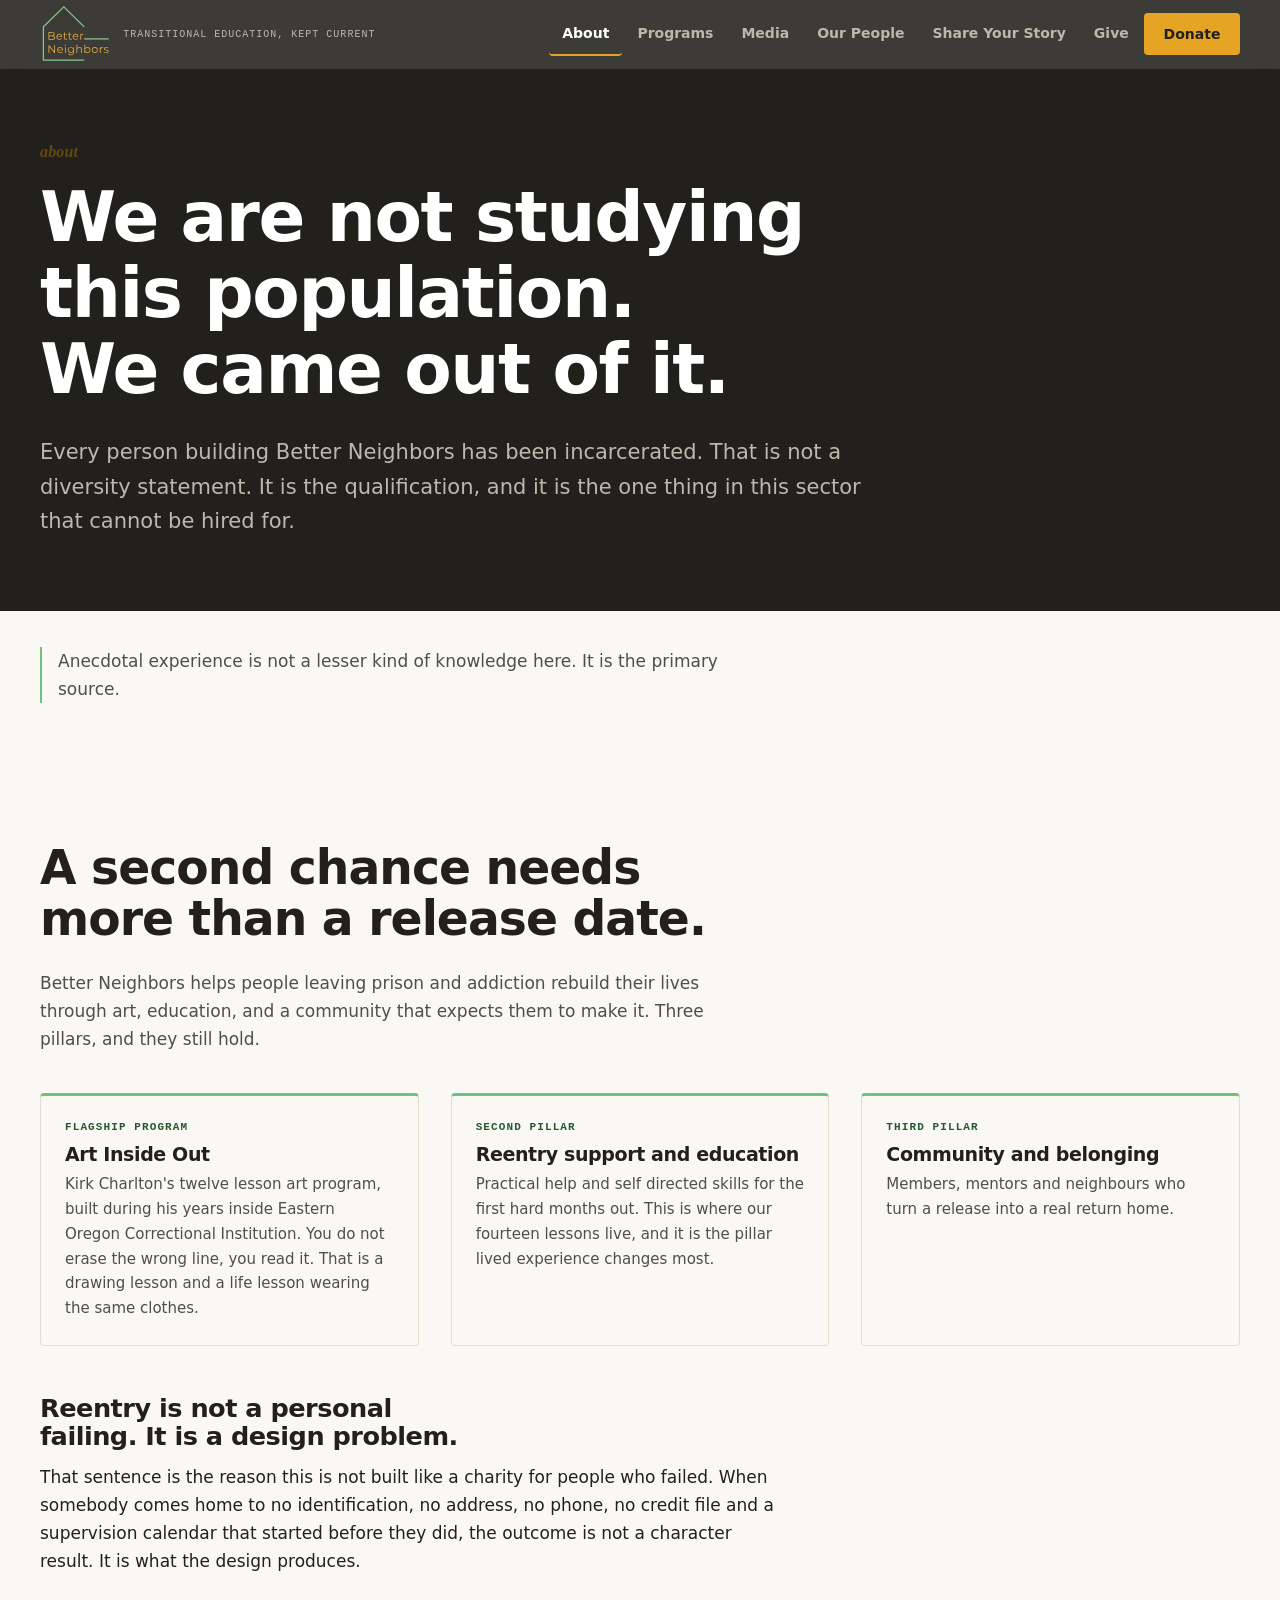
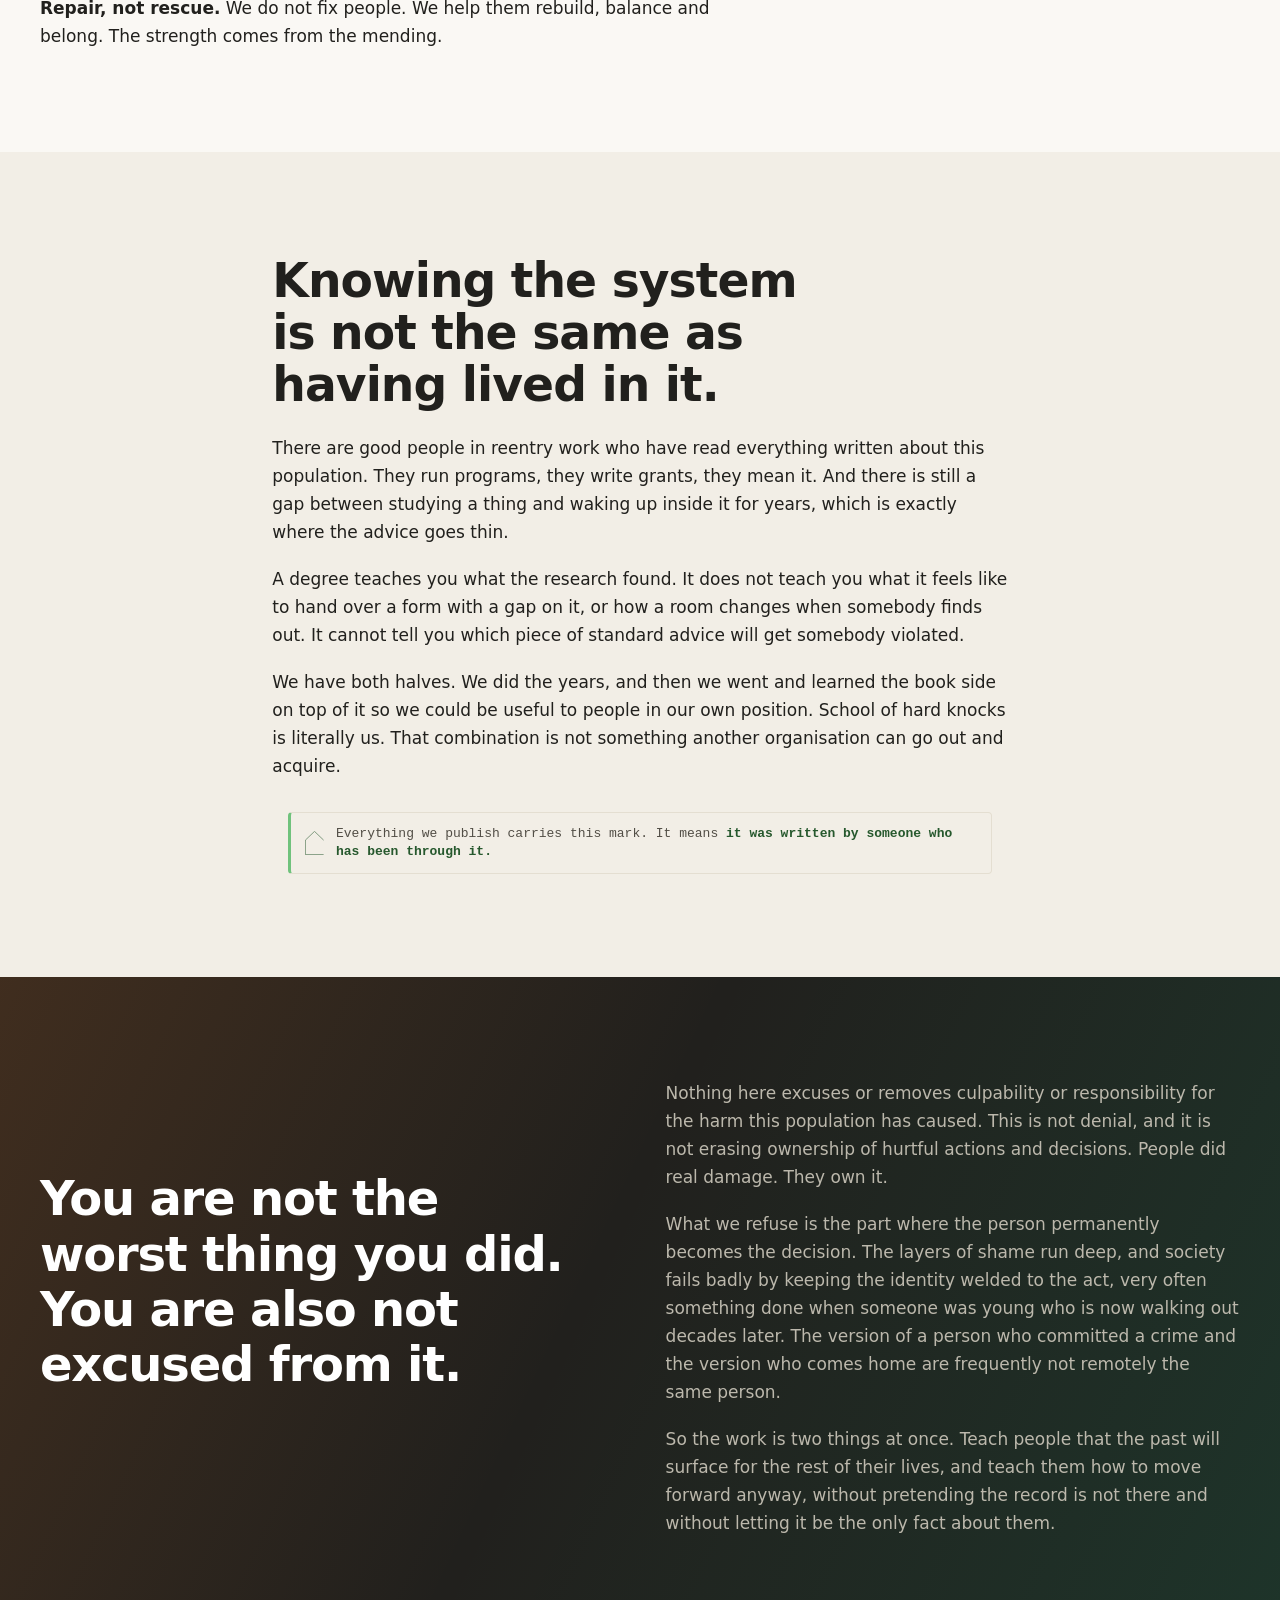
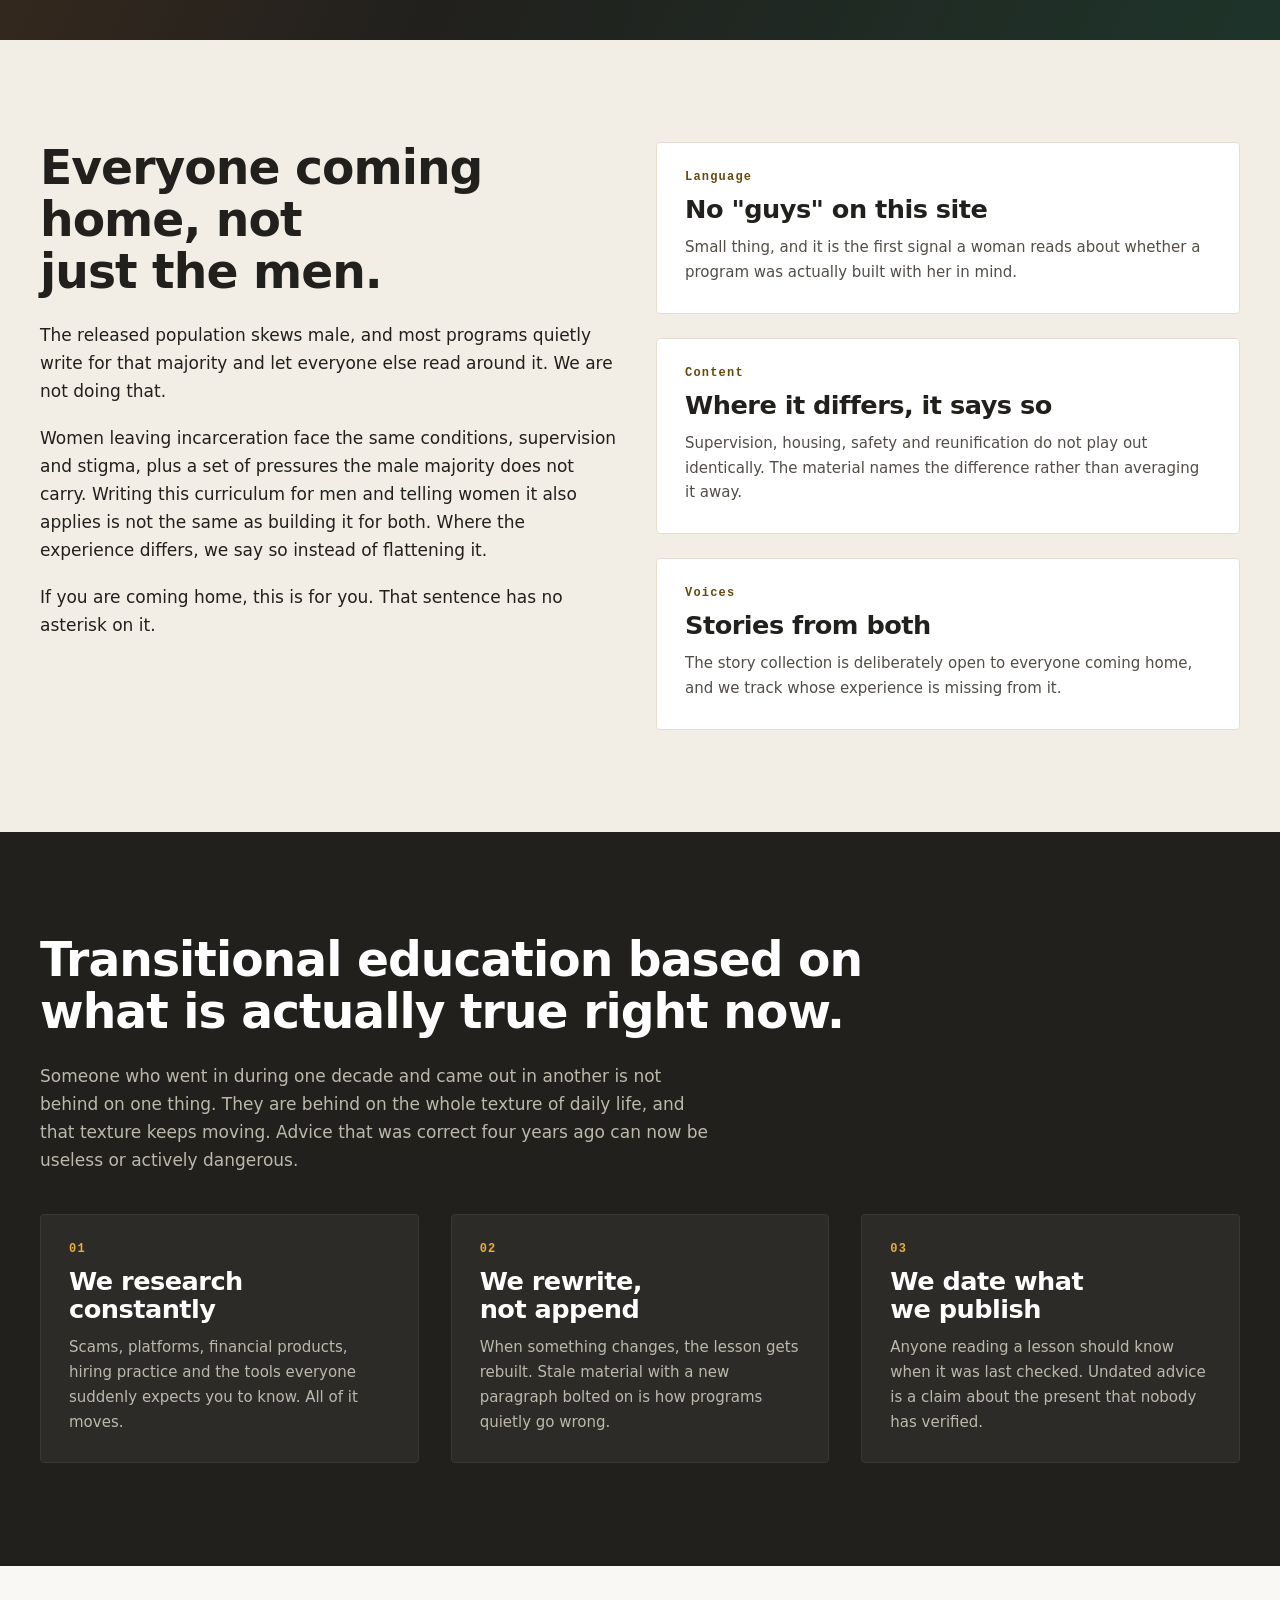
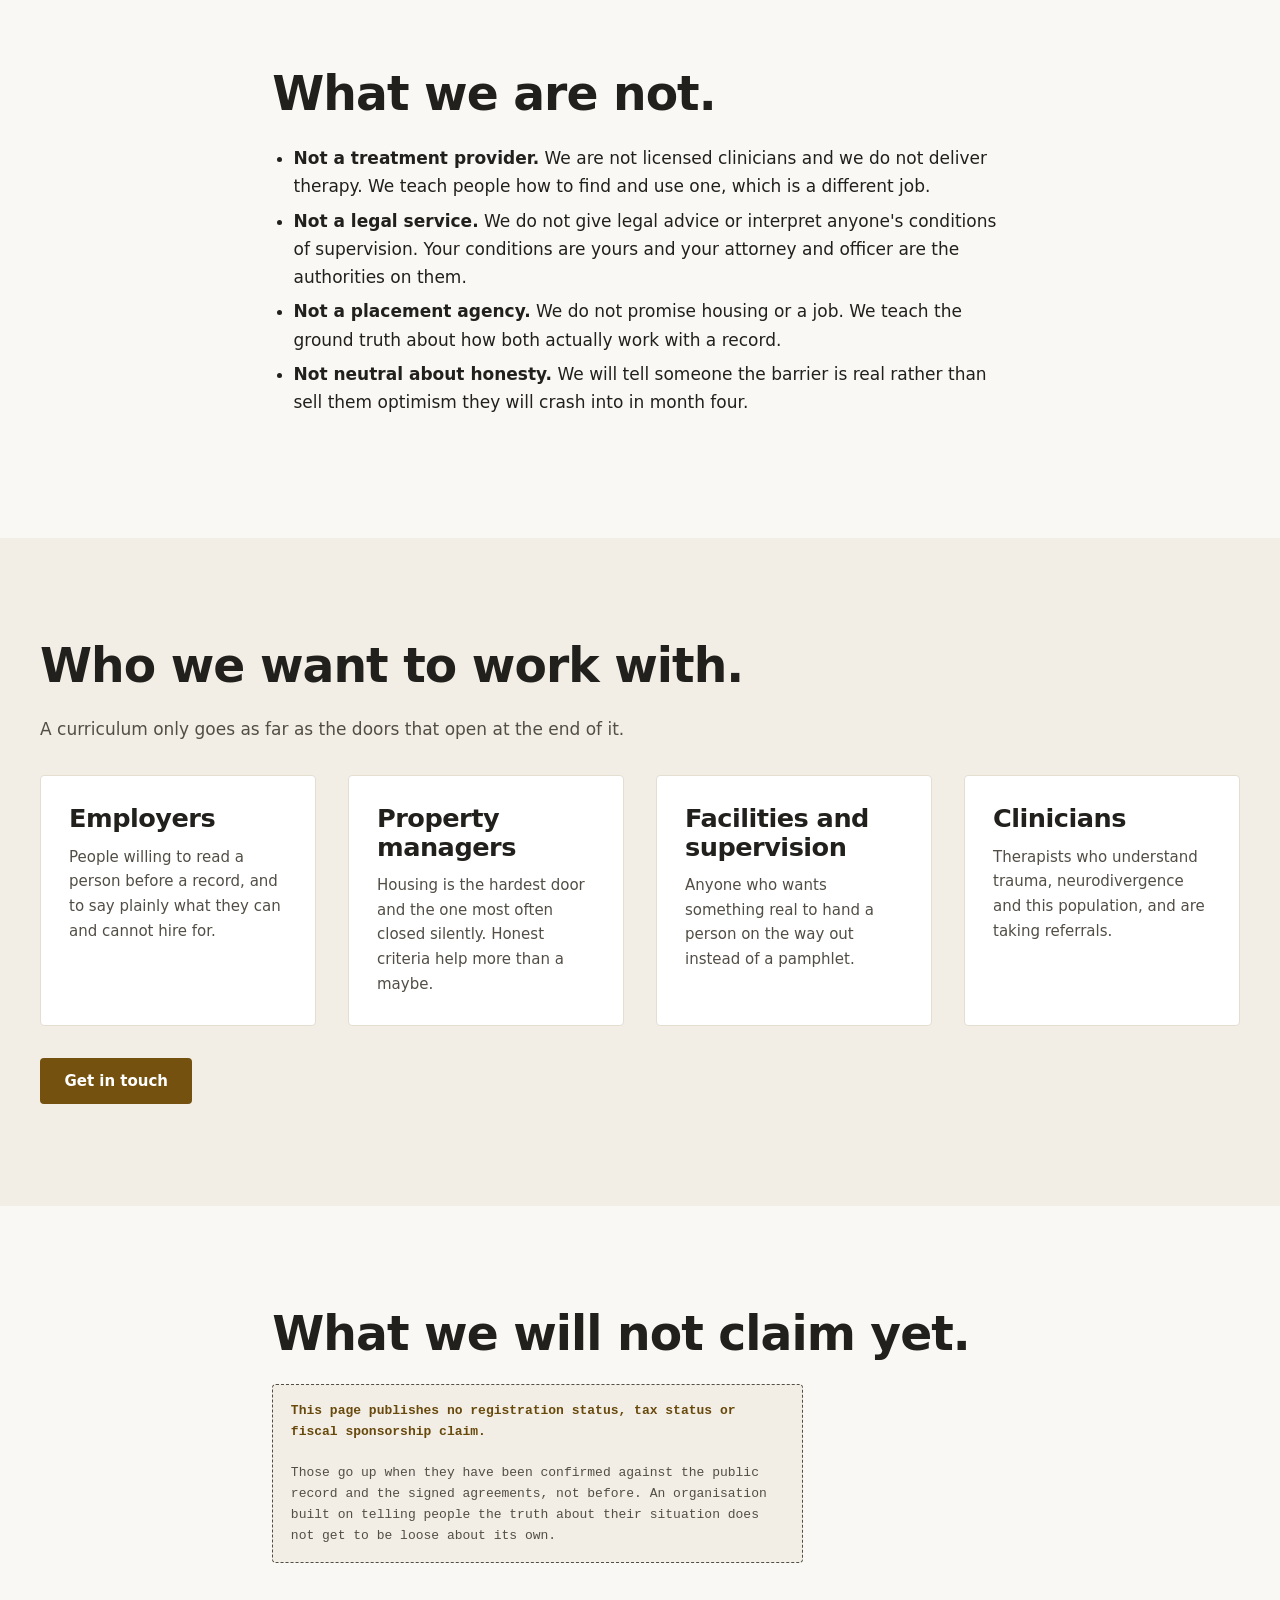
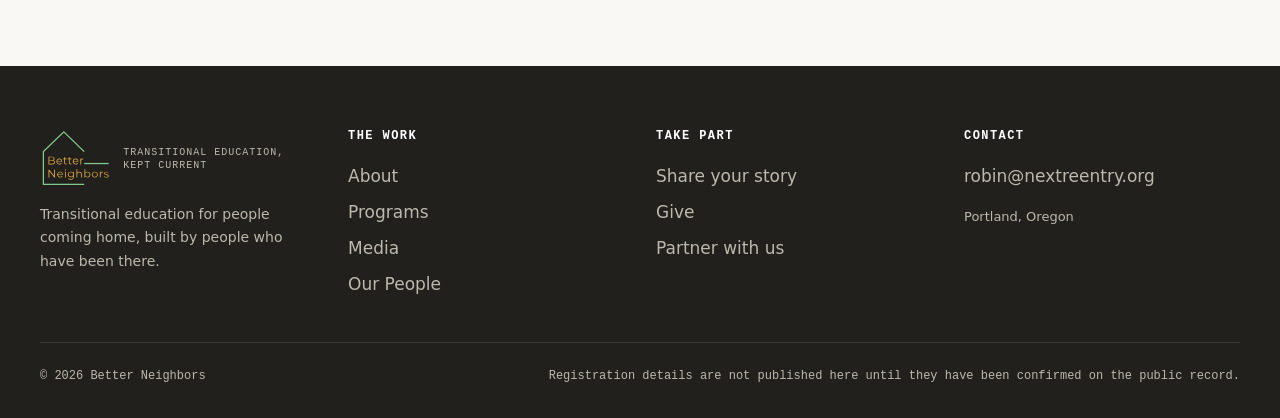
==== commit ffa6886b: "Better Neighbors, live on creatingbetterneighbors.org The site is rebranded from Next Reentry, which" ====
--- a/about.html
+++ b/about.html
@@ -3,8 +3,8 @@
 <head>
 <meta charset="utf-8">
 <meta name="viewport" content="width=device-width, initial-scale=1">
-<title>About Next Reentry</title>
-<meta name="description" content="Next Reentry is built and taught by formerly incarcerated people. Knowing the system is not the same as having lived in it, and that difference is the whole organisation.">
+<title>About Better Neighbors</title>
+<meta name="description" content="Better Neighbors is built and taught by formerly incarcerated people. Knowing the system is not the same as having lived in it, and that difference is the whole organisation.">
 <link rel="stylesheet" href="assets/styles.css">
 </head>
 <body>
@@ -14,12 +14,40 @@
 <header class="hdr">
   <div class="wrap hdr-in">
     <a class="brand" href="index.html">
-      <svg class="draw" viewBox="0 0 200 200" aria-hidden="true" focusable="false">
-        <path fill="#e5a424" d="M46.13,37.95l38.36,55.05c3.29,3.95,6,7.76,9.44,11.27.43,7.57.27,21.28.23,29.05.21,4.01-2.14,6.67-5.23,9.18-3-.02-4.88-.59-6.28-3.13L37.16,58.12l-.14,84.06H9.79s.01-94.46.01-94.46c0,0-1.38-21.62,19.06-21.62,9.48,0,17.26,11.87,17.26,11.87Z"/>
-        <path fill="#e5a424" d="M142.07,93.17l-16.07-.05.02-20.29,21.11-.16c9.77-.97,16.03-7.26,15.41-15.65.69-7.66-5.4-13.79-14.42-14.47l-13.14-.19-18.59-20.65,33.62.06c8.33.65,16.12,2.21,23.27,5.78,12.03,6.47,17.85,17.76,17.13,29.89.19,13.21-7.46,25.5-21.98,31.05l24.53,53.6-31.25.12-19.64-49.04Z"/>
-        <path fill="#70c27c" d="M88.93,142.51c3.09-2.51,5.44-5.17,5.23-9.18.04-7.78.2-35.35-.23-42.92l-.15-39.28c-4.94.82-13.66,1.71-13.66,1.71l26.86-31.13,27.28,31.12s-8.75-.98-13.64-1.35l-.06,91.02-31.64.02Z"/>
+      <!-- THE WHOLE MARK, 2026-09-04. Lukas: "The svg logo in the top left is
+           not rendered fully." He drew a wordmark, house plus the words, and
+           I had put only the house here on the grounds that the name was
+           already set in type beside it. From his side that is his logo with
+           half of it missing, and he is right.
+
+           The duplicate name in type came out with this change, so the header
+           reads as one lockup rather than the name twice. The tagline stays.
+           Colours are the measured on-ink pair, 8.19 and 8.24 on this ground. -->
+      <svg class="mark" viewBox="0 0 171 135" width="171" height="135"
+           role="img" aria-label="Better Neighbors">
+        <title>Better Neighbors</title>
+        <style>.cls-1{fill:#e8ae3d}.cls-2{fill:none;stroke:#7fc98a;stroke-miterlimit:10;stroke-width:3px}</style>
+        <g>
+    <path class="cls-1" d="M35.16,76.55c0,3.1-2.29,4.87-6.85,4.87h-8.38v-18.22h7.86c4.06,0,6.4,1.72,6.4,4.69,0,2.08-1.12,3.46-2.79,4.14,2.34.52,3.75,2.06,3.75,4.53ZM21.86,64.78v6.61h5.81c2.92,0,4.61-1.12,4.61-3.31s-1.69-3.31-4.61-3.31h-5.81ZM33.23,76.39c0-2.37-1.74-3.41-4.95-3.41h-6.43v6.85h6.43c3.2,0,4.95-1.04,4.95-3.44Z"/>
+    <path class="cls-1" d="M51.82,75.14h-11.45c.21,2.86,2.39,4.76,5.39,4.76,1.67,0,3.15-.6,4.19-1.8l1.04,1.2c-1.22,1.46-3.12,2.24-5.29,2.24-4.27,0-7.18-2.92-7.18-6.98s2.84-6.95,6.69-6.95,6.64,2.84,6.64,6.95c0,.16-.03.36-.03.57ZM40.37,73.76h9.71c-.23-2.68-2.19-4.56-4.87-4.56s-4.61,1.87-4.84,4.56Z"/>
+    <path class="cls-1" d="M63.56,80.58c-.73.65-1.82.96-2.89.96-2.58,0-4.01-1.46-4.01-3.98v-8.28h-2.45v-1.56h2.45v-2.99h1.85v2.99h4.17v1.56h-4.17v8.17c0,1.61.83,2.5,2.37,2.5.75,0,1.51-.23,2.03-.7l.65,1.33Z"/>
+    <path class="cls-1" d="M74.5,80.58c-.73.65-1.82.96-2.89.96-2.58,0-4.01-1.46-4.01-3.98v-8.28h-2.45v-1.56h2.45v-2.99h1.85v2.99h4.17v1.56h-4.17v8.17c0,1.61.83,2.5,2.37,2.5.75,0,1.51-.23,2.03-.7l.65,1.33Z"/>
+    <path class="cls-1" d="M90.01,75.14h-11.45c.21,2.86,2.39,4.76,5.39,4.76,1.67,0,3.15-.6,4.19-1.8l1.04,1.2c-1.22,1.46-3.12,2.24-5.29,2.24-4.27,0-7.18-2.92-7.18-6.98s2.84-6.95,6.69-6.95,6.64,2.84,6.64,6.95c0,.16-.03.36-.03.57ZM78.56,73.76h9.71c-.23-2.68-2.19-4.56-4.87-4.56s-4.61,1.87-4.84,4.56Z"/>
+    <path class="cls-1" d="M101.44,67.62v1.8c-.16,0-.31-.03-.44-.03-2.86,0-4.61,1.82-4.61,5.05v6.98h-1.85v-13.69h1.77v2.68c.86-1.82,2.6-2.79,5.13-2.79Z"/>
+    <path class="cls-1" d="M35.16,94.31v18.22h-1.59l-11.71-14.79v14.79h-1.93v-18.22h1.59l11.74,14.79v-14.79h1.9Z"/>
+    <path class="cls-1" d="M53.67,106.26h-11.45c.21,2.86,2.39,4.76,5.39,4.76,1.67,0,3.15-.6,4.19-1.8l1.04,1.2c-1.22,1.46-3.12,2.24-5.29,2.24-4.27,0-7.18-2.92-7.18-6.98s2.84-6.95,6.69-6.95,6.64,2.84,6.64,6.95c0,.16-.03.36-.03.57ZM42.22,104.88h9.71c-.23-2.68-2.19-4.56-4.87-4.56s-4.61,1.88-4.84,4.56Z"/>
+    <path class="cls-1" d="M58.09,94.52c0-.7.6-1.3,1.35-1.3s1.35.57,1.35,1.28c0,.76-.57,1.35-1.35,1.35s-1.35-.6-1.35-1.33ZM58.51,98.84h1.85v13.69h-1.85v-13.69Z"/>
+    <path class="cls-1" d="M79.23,98.84v12.03c0,4.71-2.32,6.85-6.85,6.85-2.5,0-4.95-.75-6.38-2.11l.94-1.41c1.3,1.17,3.28,1.88,5.39,1.88,3.46,0,5.05-1.59,5.05-4.97v-1.74c-1.15,1.74-3.1,2.66-5.34,2.66-3.9,0-6.87-2.73-6.87-6.66s2.97-6.61,6.87-6.61c2.29,0,4.27.94,5.42,2.73v-2.63h1.77ZM77.44,105.35c0-2.97-2.19-5-5.21-5s-5.18,2.03-5.18,5,2.16,5.02,5.18,5.02,5.21-2.06,5.21-5.02Z"/>
+    <path class="cls-1" d="M98.06,104.59v7.94h-1.85v-7.76c0-2.89-1.51-4.37-4.11-4.37-2.94,0-4.79,1.82-4.79,4.95v7.18h-1.85v-19.32h1.85v8.02c1.01-1.59,2.81-2.5,5.13-2.5,3.33,0,5.62,1.93,5.62,5.86Z"/>
+    <path class="cls-1" d="M118,105.68c0,4.14-2.92,6.98-6.82,6.98-2.26,0-4.17-.99-5.28-2.84v2.71h-1.77v-19.32h1.85v8.23c1.14-1.77,3.02-2.71,5.21-2.71,3.9,0,6.82,2.81,6.82,6.95ZM116.15,105.68c0-3.2-2.21-5.34-5.1-5.34s-5.1,2.13-5.1,5.34,2.19,5.34,5.1,5.34,5.1-2.13,5.1-5.34Z"/>
+    <path class="cls-1" d="M121.43,105.68c0-4.06,2.97-6.95,6.98-6.95s6.95,2.89,6.95,6.95-2.94,6.98-6.95,6.98-6.98-2.92-6.98-6.98ZM133.49,105.68c0-3.2-2.16-5.34-5.08-5.34s-5.1,2.13-5.1,5.34,2.19,5.34,5.1,5.34,5.08-2.13,5.08-5.34Z"/>
+    <path class="cls-1" d="M147.08,98.73v1.8c-.16,0-.31-.03-.44-.03-2.86,0-4.61,1.82-4.61,5.05v6.98h-1.85v-13.69h1.77v2.68c.86-1.82,2.6-2.79,5.13-2.79Z"/>
+    <path class="cls-1" d="M149.65,110.97l.83-1.46c1.09.86,2.94,1.54,4.87,1.54,2.6,0,3.67-.88,3.67-2.24,0-3.57-8.88-.75-8.88-6.17,0-2.24,1.93-3.91,5.41-3.91,1.77,0,3.7.5,4.84,1.28l-.81,1.48c-1.2-.83-2.63-1.17-4.04-1.17-2.47,0-3.57.96-3.57,2.27,0,3.7,8.88.91,8.88,6.17,0,2.37-2.08,3.91-5.65,3.91-2.26,0-4.45-.73-5.57-1.69Z"/>
+  </g>
+  <polyline class="cls-2" points="103.57 51.22 55.77 4.22 7.96 51.22 7.96 128.99 103.57 128.99"/>
+  <line class="cls-2" x1="103.57" y1="79.46" x2="160.87" y2="79.46"/>
       </svg>
-      <span class="brand-txt"><b>Next Reentry</b><span>Transitional education, kept current</span></span>
+      <span class="brand-txt"><span>Transitional education, kept current</span></span>
     </a>
     <button class="burger" type="button" aria-expanded="false" aria-controls="nav">
       <span class="sr">Menu</span>
@@ -45,7 +73,7 @@
         <p class="eyebrow">About</p>
         <h1>We are not studying this population. We came out of it.</h1>
         <p class="hero-sub">
-          Every person building Next Reentry has been incarcerated. That is not a
+          Every person building Better Neighbors has been incarcerated. That is not a
           diversity statement. It is the qualification, and it is the one thing in this
           sector that cannot be hired for.
         </p>
@@ -53,20 +81,21 @@
     </div>
   </section>
 
-  
+  <!-- The promise this page makes, in plain text. It used to be a full
+       bleed orange bar of small type; Lukas asked for those to go. -->
   <div class="pledge">
     <div class="wrap"><p>Anecdotal experience is not a lesser kind of knowledge here. It is the primary source.</p></div>
   </div>
 
-  
+  <!-- ======================================= the foundation ============= -->
   <section class="band">
     <div class="wrap">
       <div class="reveal" style="max-width:58rem">
         <h2>A second chance needs more than a release date.</h2>
         <p class="muted">
-          Next Reentry grows out of the Better Neighbors work: helping people leaving
-          prison and addiction rebuild their lives through art, education, and a
-          community that expects them to make it. Three pillars, and they still hold.
+          Better Neighbors helps people leaving prison and addiction rebuild their
+          lives through art, education, and a community that expects them to make
+          it. Three pillars, and they still hold.
         </p>
       </div>
 
@@ -104,7 +133,7 @@
     </div>
   </section>
 
-  
+  <!-- ============================================ the position ========== -->
   <section class="band band-centred band-paper-2">
     <div class="wrap">
       <div class="read reveal">
@@ -130,13 +159,13 @@
       </div>
 
       <div class="lem reveal" style="margin-top:2rem;max-width:44rem">
-        <img src="assets/logo.svg" alt="" width="24" height="24">
+        <img src="assets/bn-icon-on-paper.svg" alt="" width="100" height="129">
         <span>Everything we publish carries this mark. It means <b>it was written by someone who has been through it.</b></span>
       </div>
     </div>
   </section>
 
-  
+  <!-- ============================================== culpability ========= -->
   <section class="pull pull-2col">
     <div class="wrap">
       <p class="big">You are not the worst thing you did. You are also not excused from it.</p>
@@ -163,7 +192,7 @@
     </div>
   </section>
 
-  
+  <!-- =============================================== everyone =========== -->
   <section class="band band-paper-2">
     <div class="wrap">
       <div class="grid g2" style="align-items:start">
@@ -205,7 +234,7 @@
     </div>
   </section>
 
-  
+  <!-- ============================================== kept current ======== -->
   <section class="band band-ink">
     <div class="wrap">
       <div class="reveal" style="max-width:52rem">
@@ -238,7 +267,7 @@
     </div>
   </section>
 
-  
+  <!-- ============================================== what we are not ===== -->
   <section class="band band-centred">
     <div class="wrap">
       <div class="read reveal">
@@ -253,7 +282,7 @@
     </div>
   </section>
 
-  
+  <!-- ================================================ partners ========== -->
   <section class="band band-paper-2" id="partners">
     <div class="wrap">
       <div class="reveal" style="max-width:52rem">
@@ -286,7 +315,7 @@
     </div>
   </section>
 
-  
+  <!-- =============================================== org status ========= -->
   <section class="band band-centred">
     <div class="wrap">
       <div class="read reveal">
@@ -309,8 +338,11 @@
     <div class="ftr-grid">
       <div>
         <a class="brand" href="index.html" style="margin-bottom:1rem">
-          <img src="assets/logo.svg" alt="" width="40" height="40">
-          <span class="brand-txt"><b>Next Reentry</b><span>Transitional education, kept current</span></span>
+          <!-- The whole mark here too, same reason as the header. The .brand rule
+               sizes to the wordmark box, so the house-only icon would be
+               stretched wide in this slot. -->
+          <img src="assets/bn-logo-on-ink.svg" alt="Better Neighbors" width="171" height="135">
+          <span class="brand-txt"><span>Transitional education, kept current</span></span>
         </a>
         <p style="font-size:0.875rem">Transitional education for people coming home, built by people who have been there.</p>
       </div>
@@ -340,7 +372,7 @@
       </div>
     </div>
     <div class="ftr-btm">
-      <span>&copy; 2026 Next Reentry</span>
+      <span>&copy; 2026 Better Neighbors</span>
       <span>Registration details are not published here until they have been confirmed on the public record.</span>
     </div>
   </div>
--- a/assets/styles.css
+++ b/assets/styles.css
@@ -1,57 +1,128 @@
-
+/* ==========================================================================
+   Better Neighbors
+   --------------------------------------------------------------------------
+   THE IDEA BEHIND THE DESIGN, so nobody flattens it later.
+
+   Reentry is lived in two languages at once. The system speaks in forms,
+   case numbers, conditions, dates and checkboxes. The person speaks in
+   plain human words. This site puts those two voices in typographic
+   conversation: MONOSPACE carries the system voice (labels, conditions,
+   timelines, tags, eyebrows, data), and the humanist SANS carries the human
+   voice (headlines, body, story). That tension is the brand. It is why this
+   does not look like every other nonprofit site, and it is a thing only an
+   organisation that has actually lived the paperwork would think to do.
+
+   COLOUR comes from the logo and nowhere else. REPLACED 2026-08-30 from the
+   newest logo file, clients/NextReentry/assets/logo/NextReentry logo.svg,
+   which Robin's revision moved off the old orange and emerald:
+     ink    #21201d   green  #70c27c   gold #e5a424
+   The tokens are still named --orange and --green rather than --gold, because
+   renaming them would touch several hundred rules for no visual gain. The
+   value is the truth, the token name is only a handle.
+
+   THIS PALETTE STAYS, and it stays on Lukas's instruction of 2026-09-03:
+   "Recolor using the current NR color system." When Next Reentry was paused
+   and this site became Better Neighbors, the obvious move looked like swapping
+   in the Better Neighbors teal and orange from the March 2026 redesign. He
+   went the other way. The mark came to the palette instead of the palette
+   going to the mark, so every measured value on this page is still good and
+   nothing on the site moved. The teal and orange are NOT the live brand here.
+
+   THE MARK IS BETTER NEIGHBORS, drawn by Lukas. As he drew it, it is #ffe500
+   type in a #00ffb2 house and measures 1.28 and 1.32 against white, so it was
+   recoloured into the values above. He authorised that himself: "i made the
+   mark, so I want the change." Files: bn-logo-on-ink.svg and its light twin
+   for the full wordmark, bn-icon-on-ink.svg and its twin for the house alone,
+   which is what the small slots carry.
+
+   Every text colour below was MEASURED, not guessed, against the AAA 7:1
+   floor. The raw brand gold and green are 2.05 and 2.04 on paper, which is
+   nowhere near readable, so on the LIGHT ground they are shapes only (the
+   monogram, rules, bars, fills) and text uses the measured variants. Do not
+   swap a shape colour into a text slot without re-measuring.
+   ========================================================================== */
 
 :root {
-  
-  --ink:        #21201d;   
-  --ink-2:      #2c2b27;   
-  --ink-3:      #3a3833;   
-  --paper:      #faf8f4;   
-  --paper-2:    #f2eee6;   
-  --paper-3:    #e4ded1;   
-
-  
+  /* Grounds */
+  --ink:        #21201d;   /* dark ground, from the logo stroke */
+  --ink-2:      #2c2b27;   /* raised surface on dark */
+  --ink-3:      #3a3833;   /* hairlines on dark */
+  --paper:      #faf8f4;   /* light ground */
+  --paper-2:    #f2eee6;   /* raised surface on light */
+  --paper-3:    #e4ded1;   /* hairlines on light */
+
+  /* Brand, straight off the 2026-08-30 logo. On PAPER these are shapes only:
+     2.05 and 2.04, nowhere near the floor. Against INK they measure 7.50 and
+     7.52, so unlike the old pair they may carry ink text as a fill. */
   --orange:     #e5a424;
   --green:      #70c27c;
 
-  
+  /* The brand fills allowed behind words: the header CTA, the strip, the
+     selected tab, the pressed switch, the featured badge. The old pair was too
+     dark to do this and needed lightened stand-ins; the new pair does not, so
+     these are simply the brand colours. Measured: ink on gold 7.50, ink on
+     green 7.52. Kept as separate tokens so a future palette that needs a
+     stand-in again has somewhere to put it. */
   --orange-solid: #e5a424;
   --green-solid:  #70c27c;
 
-  
-  --orange-on-paper: #68490c;  
-  --orange-on-ink:   #e8ae3d;  
-  --green-on-paper:  #26582d;  
-  --green-on-ink:    #7fc98a;  
-  
-  --muted-on-paper:  #524e46;  
-  
-  --muted-on-ink:    #bcb8ac;  
-  
-  --paper-on-photo:  #dcd7cc;  
-
-  
-  --btn-orange:      #74510e;  
-  --btn-green:       #2a6333;  
-
-  
+  /* Measured text colours. Ratio in the comment is against its own ground. */
+  --orange-on-paper: #68490c;  /* 7.77 paper, 7.13 paper-2 */
+  --orange-on-ink:   #e8ae3d;  /* 8.19 ink,   7.12 ink-2 */
+  --green-on-paper:  #26582d;  /* 7.87 paper, 7.21 paper-2 */
+  --green-on-ink:    #7fc98a;  /* 8.24 ink,   7.17 ink-2 */
+  /* Darkened from #565249 on 2026-08-28. That tone measured 7.34 on --paper
+     and looked safe, but it measures 6.72 on --paper-2, and --paper-2 IS a
+     text ground: every .band-paper-2 section, the new rename notice, and the
+     hover state of every media row. Nobody had measured it there because
+     paper-2 was not in contrast-check.py until the media page put text on it.
+     This value clears the floor on all three grounds it can land on. */
+  --muted-on-paper:  #524e46;  /* 7.80 paper, 7.15 paper-2, 8.28 white */
+  /* Lightened from #b9b4a8 on 2026-08-30, and for exactly the reason --paper-2
+     forced the same move two days earlier. Moving the rename notice onto the
+     dark ground made --ink-2 a TEXT ground for the first time, and #b9b4a8
+     measures 6.85 there, under the floor, while reading 7.88 on --ink where it
+     had always been measured. A new ground is a new measurement, every time. */
+  --muted-on-ink:    #bcb8ac;  /* 8.22 ink, 7.15 ink-2 */
+  /* For text sitting over a PHOTOGRAPH only. Measured 7.11 against the worst
+     case the hero can produce, a pure white photo pixel composited onto ink at
+     the hero's image opacity. Muted-on-ink fails that test at 4.42. */
+  --paper-on-photo:  #dcd7cc;  /* 7.11 worst case */
+
+  /* Solid button fills, measured with their own label colour */
+  --btn-orange:      #74510e;  /* white on this = 7.18 */
+  --btn-green:       #2a6333;  /* white on this = 7.16 */
+
+  /* Type */
   --sans: system-ui, -apple-system, "Segoe UI", Roboto, "Helvetica Neue", Arial, sans-serif;
   --mono: ui-monospace, SFMono-Regular, "SF Mono", Menlo, Consolas, "Liberation Mono", monospace;
-  
+  /* Added 2026-08-18 on Lukas's instruction. The small caps line above a
+     heading was on nearly every section and read as a template tic, so it is
+     now used sparingly and set in serif rather than mono. Serif also stops it
+     reading as another piece of system voice, which is the job the monospace
+     is already doing everywhere else. Local families only, no request. */
   --serif: "Iowan Old Style", Palatino, "Palatino Linotype", "Book Antiqua", Georgia, "Times New Roman", serif;
 
-  
+  /* Space */
   --gut: clamp(1.25rem, 4vw, 2.5rem);
   --max: 1320px;
   --max-read: 68ch;
 
-  --radius: 4px;         
-  --tap: 44px;           
-}
+  --radius: 4px;         /* deliberately tight. Forms have square corners. */
+  --tap: 44px;           /* minimum interactive target */
+}
+
+/* --------------------------------------------------------------------------
+   Reset and base
+   -------------------------------------------------------------------------- */
 
 *, *::before, *::after { box-sizing: border-box; }
 
 html { -webkit-text-size-adjust: 100%; scroll-behavior: smooth; }
 
+/* The header is sticky, so a jump link would otherwise park its own heading
+   underneath it. Caught by the layout audit at tablet and phone width after
+   the section eyebrows were removed and the sections got shorter at the top. */
 [id] { scroll-margin-top: 5.5rem; }
 
 body {
@@ -90,6 +161,10 @@
 
 strong { font-weight: 700; }
 
+/* --------------------------------------------------------------------------
+   Accessibility furniture
+   -------------------------------------------------------------------------- */
+
 .skip {
   position: absolute; left: 0; top: -100%;
   background: var(--ink); color: #fff;
@@ -110,6 +185,10 @@
   padding: 0; margin: -1px; overflow: hidden;
   clip: rect(0 0 0 0); white-space: nowrap; border: 0;
 }
+
+/* --------------------------------------------------------------------------
+   Layout
+   -------------------------------------------------------------------------- */
 
 .wrap { width: 100%; max-width: var(--max); margin-inline: auto; padding-inline: var(--gut); }
 .read { max-width: var(--max-read); }
@@ -122,6 +201,8 @@
 .band-ink .muted { color: var(--muted-on-ink); }
 .band-ink .eyebrow { color: var(--orange-on-ink); }
 
+/* 62ch keeps the measure readable in the wide intro blocks. It only clamps
+   where a line would otherwise run past comfortable reading length. */
 .muted { color: var(--muted-on-paper); }
 p.muted { max-width: 62ch; }
 
@@ -132,10 +213,22 @@
 
 .stack > * + * { margin-top: 1.5rem; }
 
+/* --------------------------------------------------------------------------
+   The system voice. Monospace, uppercase, tracked out.
+   Used for anything the system would say: labels, conditions, dates, tags.
+   -------------------------------------------------------------------------- */
+
+/* USE THIS SPARINGLY. It was on every section once and that is exactly what
+   made the site look like a template. It survives on a page opener and on a
+   numbered set, and nowhere else. Serif, italic and lightly tracked, so it
+   reads as a printed label rather than another system field. */
 .eyebrow {
   font: 600 italic 1rem/1.4 var(--serif);
   letter-spacing: 0.01em;
-  
+  /* Genuinely lowercase, not sentence case, 2026-08-18 on Lukas's instruction.
+     Caps on a serif at this size read as shouting in a typeface never cut for
+     it, and a capitalised first word still reads as a heading. All lowercase
+     reads as an aside, which is the job this line does. */
   text-transform: lowercase;
   color: var(--orange-on-paper);
   margin: 0 0 1rem;
@@ -157,6 +250,13 @@
 .band-ink .tag-green { color: var(--green-on-ink); border-color: var(--green); }
 .band-ink .tag-orange { color: var(--orange-on-ink); border-color: var(--orange); }
 
+/* --------------------------------------------------------------------------
+   The Lived Experience Mark.
+   This is the credential device that replaces the degree. It appears beside
+   guidance so a reader knows instantly who wrote it. Nobody else in this
+   sector can put this stamp on their page, which is the entire point.
+   -------------------------------------------------------------------------- */
+
 .lem {
   display: flex; align-items: center; gap: 0.75rem;
   padding: 0.75rem 0.9rem;
@@ -167,10 +267,20 @@
   font: 500 0.8125rem/1.4 var(--mono);
   color: var(--muted-on-paper);
 }
-.lem svg, .lem img { width: 1.5rem; flex: none; }
+/* SIZED BY HEIGHT, not width, since 2026-09-03. The old mark was square so it
+   did not matter. The Better Neighbors house is taller than it is wide, and a
+   fixed WIDTH on it makes it stand a third taller than everything beside it.
+   Height is the dimension a reader actually judges a mark against. */
+/* Explicit in both dimensions for the same reason as .brand above: nothing
+   here depends on a browser deriving a width from a viewBox. */
+.lem svg, .lem img { height: 1.5rem; width: 1.16rem; flex: none; }
 .lem b { color: var(--green-on-paper); font-weight: 700; }
 .band-ink .lem { background: var(--ink-2); border-color: var(--ink-3); border-left-color: var(--green); color: var(--muted-on-ink); }
 .band-ink .lem b { color: var(--green-on-ink); }
+
+/* --------------------------------------------------------------------------
+   Buttons
+   -------------------------------------------------------------------------- */
 
 .btn {
   display: inline-flex; align-items: center; justify-content: center;
@@ -188,10 +298,10 @@
 .btn:active { transform: translateY(0); }
 
 .btn-primary { background: var(--btn-orange); color: #fff; }
-.btn-primary:hover { background: #5e410b; }  
+.btn-primary:hover { background: #5e410b; }  /* white on this = 9.39 */
 
 .btn-green { background: var(--btn-green); color: #fff; }
-.btn-green:hover { background: #1f4a26; }  
+.btn-green:hover { background: #1f4a26; }  /* white on this = 10.17 */
 
 .btn-ghost { background: transparent; color: var(--ink); border-color: var(--ink); }
 .btn-ghost:hover { background: var(--ink); color: var(--paper); }
@@ -200,6 +310,10 @@
 
 .btn-lg { font-size: 1.0625rem; padding: 1rem 1.75rem; }
 
+/* --------------------------------------------------------------------------
+   Header
+   -------------------------------------------------------------------------- */
+
 .hdr {
   position: sticky; top: 0; z-index: 100;
   background: rgba(33, 32, 29, 0.96);
@@ -215,7 +329,29 @@
 }
 
 .brand { display: flex; align-items: center; gap: 0.65rem; text-decoration: none; margin-right: auto; }
-.brand svg, .brand img { width: 2.1rem; flex: none; }
+/* THE HEADER CARRIES THE WHOLE MARK, 2026-09-04. It used to carry the house
+   alone, on my reasoning that the name was already set in type beside it.
+   Lukas: "The svg logo in the top left is not rendered fully." He drew a
+   wordmark, house plus words, so the house on its own IS his logo part
+   rendered. The duplicate name in type came out at the same time.
+
+   BOTH DIMENSIONS ARE STATED, NEVER DERIVED. "width: auto" asks the browser to
+   work a width out of the viewBox, and they do not all agree inside a flex row.
+   Chrome resolved it, and I cannot debug a browser I am not looking at, so
+   nothing is left to be worked out. 171 by 135 is the mark's own box, which
+   makes 2.6rem tall exactly 3.29rem wide. */
+/* SIZED SO THE WORDS INSIDE IT ACTUALLY READ. The wordmark occupies only the
+   lower third of the mark's box, so at 2.6rem the name was about nine pixels
+   tall and effectively decorative. 3.6rem is the largest the header can carry
+   against its 4.25rem min-height and it is the smallest the name stays legible
+   at. Measured by rendering it, not by eye. */
+.brand svg, .brand img {
+  height: 3.6rem; width: 4.56rem; flex: none;
+  aspect-ratio: 171 / 135;
+}
+@media (max-width: 560px) {
+  .brand svg, .brand img { height: 3rem; width: 3.8rem; }
+}
 .brand-txt { display: flex; flex-direction: column; line-height: 1.05; }
 .brand-txt b { font: 800 1.0625rem/1.1 var(--sans); color: #fff; letter-spacing: -0.02em; }
 .brand-txt span {
@@ -238,7 +374,7 @@
 
 .hdr .btn { min-height: 2.6rem; padding: 0.5rem 1.1rem; font-size: 0.875rem; }
 .hdr .btn-primary { background: var(--orange-solid); color: var(--ink); }
-.hdr .btn-primary:hover { background: #e7ab34; }  
+.hdr .btn-primary:hover { background: #e7ab34; }  /* ink on this = 7.97 */
 
 .burger {
   display: none;
@@ -266,6 +402,13 @@
   .nav .btn { display: inline-flex; margin-top: 0.75rem; justify-content: center; }
 }
 
+/* --------------------------------------------------------------------------
+   Hero
+   -------------------------------------------------------------------------- */
+
+/* Top and bottom are set separately, 2026-08-18. Lukas drew a line across his
+   screenshot well above the logo and asked for the whole block to sit up there.
+   The bottom keeps its original breathing room; only the top closes up. */
 .hero {
   position: relative;
   background: var(--ink);
@@ -275,6 +418,8 @@
   padding-bottom: clamp(3.5rem, 9vw, 7rem);
 }
 
+/* The ghost monogram, huge and cropped, doing the work a stock photo
+   would normally do. No stock photography anywhere on this site. */
 .hero-mark {
   position: absolute;
   right: -6%; top: 50%; transform: translateY(-50%);
@@ -294,7 +439,14 @@
   max-width: 52rem;
   margin-bottom: 2rem;
 }
-
+/* This paragraph was capped at 33rem for part of 2026-08-18, purely to keep it
+   out from under the mark while the mark was at 4x. Lukas then took the mark
+   down 20%, which returned about 115px of clear air, so the cap is gone and the
+   paragraph reads at its designed measure again. Re-measured after removing it:
+   the longest line ends at 696 and the mark begins at 766. */
+
+/* Audience router. Three doors, because three different people arrive here
+   and they want opposite things. */
 .router { display: grid; gap: 0.75rem; grid-template-columns: repeat(auto-fit, minmax(min(100%, 13rem), 1fr)); }
 .router a {
   display: block;
@@ -314,18 +466,35 @@
   color: var(--muted-on-ink);
 }
 
+/* --------------------------------------------------------------------------
+   Two answers to dead space beside a single column, added 2026-08-18 after
+   Lukas flagged empty right-hand space on several pages.
+
+   CENTRED is for a band that is nothing but an argument. A 68ch measure has
+   to stay 68ch to be readable, so it cannot be stretched; centring it makes
+   the white space symmetrical and deliberate instead of a gap on one side.
+
+   SPLIT is for a band where the column is tall enough that centring would
+   still leave a lot of nothing beside it, the story form being the case that
+   prompted this. The heading and the instructions go in a sticky rail and the
+   real content fills the rest.
+   -------------------------------------------------------------------------- */
 .band-centred .wrap > .read,
 .band-centred .wrap > .lem { margin-inline: auto; }
 
 .band-split .wrap { display: grid; gap: clamp(1.5rem, 4vw, 3.5rem); align-items: start; }
 @media (min-width: 980px) {
   .band-split .wrap { grid-template-columns: 22rem minmax(0, 1fr); }
-  
+  /* Sticky so the three questions stay in view while somebody answers them. */
   .band-split .split-lead { position: sticky; top: 6.5rem; }
 }
 .band-split .split-body { max-width: var(--max-read); }
 .band-split .split-body > * + * { margin-top: 2rem; }
 
+/* The promise each page makes. This replaced the full-bleed orange bar on
+   2026-08-18. Same sentences, no coloured band, body-size type instead of
+   small caps, and a single brand rule down the left so it still reads as a
+   commitment rather than as another paragraph. */
 .pledge { padding-block: clamp(1.5rem, 3vw, 2.25rem); background: var(--paper); }
 .pledge p {
   margin: 0; max-width: 64ch;
@@ -334,6 +503,16 @@
   color: var(--muted-on-paper);
 }
 
+/* REMOVED 2026-08-18. The thin orange strip that ran under the hero on every
+   page is gone at Lukas's instruction: "get rid of the thin orange strips with
+   text in them". The sentences it carried were worth keeping, so each page now
+   states its line in its own opening paragraph instead of in a coloured bar.
+   Do not reintroduce a full-bleed coloured band of small text. */
+
+/* --------------------------------------------------------------------------
+   Cards
+   -------------------------------------------------------------------------- */
+
 .card {
   background: var(--paper);
   border: 1px solid var(--paper-3);
@@ -355,6 +534,9 @@
 .card p { margin: 0; color: var(--muted-on-paper); font-size: 0.9375rem; }
 .band-ink .card p { color: var(--muted-on-ink); }
 
+/* Program card. The insider name is the headline, the formal name is the
+   subtitle. That inversion is the niche signal: a caseworker writes
+   "Financial Literacy", someone who did the time writes "The $500 card". */
 .prog {
   display: flex; flex-direction: column; gap: 0.5rem;
   padding: 1.5rem;
@@ -373,6 +555,10 @@
 }
 .prog p { margin: 0; font-size: 0.9375rem; color: var(--muted-on-paper); }
 
+/* --------------------------------------------------------------------------
+   Pull statement. Big type on ink, no photograph needed.
+   -------------------------------------------------------------------------- */
+
 .pull {
   background: var(--ink); color: #fff;
   padding-block: clamp(3.5rem, 8vw, 6.5rem);
@@ -383,7 +569,10 @@
   background: linear-gradient(115deg, rgba(225,115,38,0.16), transparent 46%, rgba(11,175,121,0.14));
   pointer-events: none;
 }
-
+/* 2026-08-18: the culpability statement used to be a headline and a paragraph
+   stacked hard left, which left the whole right half of a very tall dark band
+   empty. Lukas flagged it. It is now two columns at desktop width, the
+   statement against the argument, which is also how the two ideas relate. */
 .pull .wrap { position: relative; }
 .pull-2col .wrap { display: grid; gap: clamp(1.5rem, 4vw, 4rem); align-items: start; }
 @media (min-width: 900px) {
@@ -391,7 +580,8 @@
   .pull-2col .big { max-width: 15ch; }
   .pull-2col .read { margin-top: 0 !important; }
 }
-
+/* A band carrying nothing but the statement itself centres it and lets it run
+   wider, instead of hugging the left edge with dead space beside it. */
 .pull-solo .wrap { text-align: center; }
 .pull-solo .big { max-width: 26ch; margin-inline: auto; }
 .pull q, .pull .big {
@@ -408,6 +598,11 @@
   letter-spacing: 0.08em; text-transform: uppercase;
   color: var(--muted-on-ink);
 }
+
+/* --------------------------------------------------------------------------
+   Timeline. Reentry is lived in units nobody outside uses: the first 72
+   hours, the first 30 days. Presenting it this way is itself the credential.
+   -------------------------------------------------------------------------- */
 
 .tl-tabs {
   display: flex; flex-wrap: wrap; gap: 0.5rem;
@@ -445,6 +640,11 @@
   background: var(--green); border-radius: 50%;
 }
 
+/* --------------------------------------------------------------------------
+   Scam sorter. A 20-second interactive that teaches one real skill and
+   proves the curriculum is not vapour.
+   -------------------------------------------------------------------------- */
+
 .sorter { display: grid; gap: 1rem; }
 .sorter-card {
   background: #fff;
@@ -483,6 +683,11 @@
 .sorter-ans b { display: block; margin-bottom: 0.25rem; }
 .sorter-ans[data-verdict="right"] b { color: var(--green-on-paper); }
 .sorter-ans[data-verdict="wrong"] b { color: var(--orange-on-paper); }
+
+/* --------------------------------------------------------------------------
+   Reframe toggle. "What you have, not what you lost" is one of the core
+   teachings, so it is a control you operate rather than a sentence you read.
+   -------------------------------------------------------------------------- */
 
 .reframe { display: grid; gap: 1.25rem; }
 .reframe-switch { display: inline-flex; border: 1px solid var(--ink-3); border-radius: var(--radius); overflow: hidden; }
@@ -503,6 +708,10 @@
 }
 .reframe-list[data-view="have"] li { border-left: 3px solid var(--green); }
 .reframe-list[data-view="lost"] li { border-left: 3px solid var(--orange); }
+
+/* --------------------------------------------------------------------------
+   People. Placeholder seats until real humans agree to be named.
+   -------------------------------------------------------------------------- */
 
 .person { display: flex; flex-direction: column; gap: 0.75rem; }
 .portrait {
@@ -537,6 +746,10 @@
 .person p { margin: 0; font-size: 0.875rem; color: var(--muted-on-paper); }
 .band-ink .person p { color: var(--muted-on-ink); }
 
+/* --------------------------------------------------------------------------
+   Forms
+   -------------------------------------------------------------------------- */
+
 .field { display: block; margin-bottom: 1.5rem; }
 .field > .label {
   display: block;
@@ -572,6 +785,10 @@
 fieldset { border: 1px solid var(--paper-3); border-radius: var(--radius); padding: 1.1rem 1.25rem; margin: 0 0 1.5rem; }
 .band-ink fieldset { border-color: var(--ink-3); }
 legend { font: 700 0.875rem/1.4 var(--sans); padding-inline: 0.4rem; }
+
+/* --------------------------------------------------------------------------
+   Membership ladder
+   -------------------------------------------------------------------------- */
 
 .tiers { display: grid; gap: 1rem; grid-template-columns: repeat(auto-fit, minmax(min(100%, 14rem), 1fr)); align-items: start; }
 .tier {
@@ -595,6 +812,11 @@
   padding: 0.35rem 0.5rem; border-radius: 2px;
 }
 
+/* --------------------------------------------------------------------------
+   Notes and placeholders. Anything unconfirmed says so on the page rather
+   than being quietly invented.
+   -------------------------------------------------------------------------- */
+
 .note {
   border: 1px dashed var(--muted-on-paper);
   border-radius: var(--radius);
@@ -602,16 +824,22 @@
   font: 500 0.8125rem/1.6 var(--mono);
   color: var(--muted-on-paper);
   background: var(--paper-2);
-  
+  /* One measure for every note. Hand-set rem widths let these run past a
+     comfortable line length at wide viewports, which the layout audit caught. */
   max-width: var(--max-read);
 }
 .band-ink .note { color: var(--muted-on-ink); border-color: var(--muted-on-ink); background: var(--ink-2); }
 .note b { color: var(--orange-on-paper); }
 .band-ink .note b { color: var(--orange-on-ink); }
 
+/* --------------------------------------------------------------------------
+   Footer
+   -------------------------------------------------------------------------- */
+
 .ftr { background: var(--ink); color: var(--muted-on-ink); padding-block: clamp(2.5rem, 6vw, 4rem) 2rem; }
 .ftr h4 { color: #fff; font: 700 0.75rem/1 var(--mono); letter-spacing: 0.12em; text-transform: uppercase; margin-bottom: 1rem; }
-
+/* overflow-wrap matters here: a long email address is one unbreakable token and
+   will push the whole document sideways at 1024px if it is allowed to. */
 .ftr a {
   color: var(--muted-on-ink); text-decoration: none;
   display: inline-flex; align-items: center; min-height: 2.25rem;
@@ -628,16 +856,41 @@
   font: 500 0.75rem/1.6 var(--mono);
 }
 
+/* --------------------------------------------------------------------------
+   Motion.
+   HARD RULE: content is visible by default. JavaScript adds the transition,
+   it never gates the content. The Better Neighbors page this design descends
+   from hid its whole body behind scroll reveal, and rendered as a wall of
+   blank bands with scripting off. Our audience uses library computers,
+   older phones and locked-down devices. The page must always read.
+   -------------------------------------------------------------------------- */
+
+/* Raised from 18px to 28px on 2026-08-18, same instruction as the timeline: the
+   arrival was there but easy to miss. Longer and further, not faster or louder. */
 .js .reveal { opacity: 0; transform: translateY(28px); }
 .js .reveal.in { opacity: 1; transform: none; transition: opacity 0.7s ease, transform 0.75s cubic-bezier(.22,.61,.36,1); }
 
-.js .draw path { stroke-dasharray: var(--len); stroke-dashoffset: var(--len); fill-opacity: 0; }
-.js .draw.go path { animation: nr-draw 1.1s ease forwards, nr-fill 0.5s ease 0.55s forwards; }
-.js .draw.go path:nth-child(2) { animation-delay: 0.18s, 0.73s; }
-.js .draw.go path:nth-child(3) { animation-delay: 0.36s, 0.91s; }
-
-@keyframes nr-draw { to { stroke-dashoffset: 0; } }
-@keyframes nr-fill { to { fill-opacity: 1; } }
+/* The monogram arrives once, a shape at a time, because the letterforms
+   locking together is the logo's own idea and the motion should say the same
+   thing the mark says.
+
+   UPDATED 2026-08-30 for the new artwork. The mark used to be two outlined
+   letterforms and is now THREE solid shapes, the N, the R and the arrow that
+   rises between them. Two consequences, both deliberate:
+     - A third delay step was needed. Without it the arrow inherited the N's
+       timing and the sequence collapsed into two beats instead of three.
+     - The new shapes carry no outline, so the stroke-dash half of this does
+       nothing and what is left is a staggered fade. That is not a regression:
+       the old outline was #21201d, drawn on a #21201d header, so the drawing
+       was never visible here either. The arrow now lands LAST, which is the
+       one beat in the sequence that carries the meaning. */
+/* THE MONOGRAM DRAW RULES ARE GONE, 2026-09-04. Nothing carries class="draw"
+   any more. They are removed rather than left dormant because a rule that can
+   set stroke-dashoffset on the header mark is exactly what made Lukas see a
+   half drawn logo, and dead CSS is how that comes back by accident. The
+   keyframes below go with them. site.js still looks for .draw, finds nothing,
+   and does nothing. */
+
 
 @media (prefers-reduced-motion: reduce) {
   html { scroll-behavior: auto; }
@@ -647,9 +900,12 @@
     transition-duration: 0.001ms !important;
   }
   .js .reveal { opacity: 1; transform: none; }
-  .js .draw path { stroke-dasharray: none; stroke-dashoffset: 0; fill-opacity: 1; }
   .btn:hover, .router a:hover { transform: none; }
 }
+
+/* --------------------------------------------------------------------------
+   Print
+   -------------------------------------------------------------------------- */
 
 @media print {
   .hdr, .ftr, .burger, .router { display: none !important; }
@@ -659,10 +915,29 @@
   .tl-panel[hidden] { display: block !important; }
 }
 
+/* ====================================================================== */
+/* MOTION AND PHOTOGRAPHY LAYER                          added 2026-08-17 */
+/* ====================================================================== */
+/* The reference for this layer is wehearyouth.sdfoundation.org, which runs
+   GSAP, ScrollTrigger, SplitText, DrawSVG, Flip, Lenis and Swiper off six
+   CDNs. None of that is used here. Every effect below is CSS and a few lines
+   of vanilla JS, because this site loads on library terminals, prison-adjacent
+   public machines and old phones, and because a CDN is a third party watching
+   a page about people leaving prison.
+
+   THE RULE FROM THE ORIGINAL BUILD STILL HOLDS. Content is visible by default.
+   Motion is added on top and is removed entirely under reduced-motion. */
+
+/* ---- 1. Scroll-linked drift ------------------------------------------ */
+/* --p is written by JS, 0 at section entry to 1 at exit. Nothing depends on
+   it being present, so if JS never runs these simply sit at their start. */
 .drift      { will-change: transform; transform: translate3d(0, calc(var(--p, 0) * -3.5rem), 0); }
 .drift-slow { will-change: transform; transform: translate3d(0, calc(var(--p, 0) * -1.5rem), 0); }
 .scale-in   { will-change: transform; transform: scale(calc(1 + (var(--p, 0) * 0.06))); }
 
+/* ---- 2. Headline reveal, word by word -------------------------------- */
+/* The SplitText equivalent. JS wraps each word in .w > i. Without JS the
+   heading is simply a heading, which is the point. */
 .js .split .w { display: inline-block; overflow: hidden; vertical-align: bottom; }
 .js .split .w > i {
   display: inline-block; font-style: inherit;
@@ -672,9 +947,32 @@
 }
 .js .split.in .w > i { transform: translateY(0); }
 
+/* ---- 3. Image wipe --------------------------------------------------- */
 .js .wipe { clip-path: inset(0 0 100% 0); transition: clip-path .9s cubic-bezier(.22,.61,.36,1); }
 .js .wipe.in { clip-path: inset(0 0 0 0); }
 
+/* ---- 4 and 5. REMOVED 2026-08-18 --------------------------------------- */
+/* The numbered pill rail down the left and the scrolling marquee are both
+   gone. Lukas named them as elements lifted too literally off the reference
+   site: "I see how you took a lot of literal elements from the example site.
+   The dotted circles, the numbered circles on the left". He also asked for
+   "no carousel strips".
+
+   What the marquee carried still matters, so the former name now lives in
+   plain text in the foundation section instead of sliding past. Do not bring
+   back a fixed decorative navigator or an auto-scrolling text ribbon. */
+
+/* ---- 6. The hero ------------------------------------------------------ */
+/* The hero ground is DRAWN, not photographed. Rebuilt 2026-08-17 because every
+   photograph available is Art Inside Out's, and four of them on one screen made
+   a Better Neighbors page read as an AIO page.
+
+   Contour lines, because the headline is about a map. They are strokes on the
+   ink ground rather than a lightened image, so the ground can only ever be
+   DARKER than the flat ink that contrast-check.py already measures paper text
+   against. That check is now stricter than the page, which is the safe
+   direction. Put a photograph back here and a pinned image opacity has to come
+   back with it. */
 .contours { position: absolute; inset: 0; width: 100%; height: 100%; display: block; }
 .contours .ridge { fill: none; stroke-width: 1.25; vector-effect: non-scaling-stroke; }
 .contours .ridge-a { stroke: var(--green); opacity: .30; }
@@ -695,19 +993,68 @@
 .hero.has-map .eyebrow { color: var(--green-on-ink); }
 .hero.has-map .hero-mark { display: none; }
 
+/* START, not centre, 2026-08-18. Lukas: "I want all of this moved up with the
+   same spacing it currently. Top aligned with the logo. Move it up as a unit."
+   The right column is the taller of the two, so centring was pushing the whole
+   left column down by about 60px and leaving the eyebrow floating below the
+   logo. Starting both columns at the same line moves the headline block up as
+   one piece with every gap inside it untouched. */
 .hero-grid { display: grid; gap: clamp(2rem, 5vw, 4rem); align-items: start; }
 @media (min-width: 1040px) { .hero-grid { grid-template-columns: 1.05fr .95fr; } }
 
+/* ---- THE LADDER -------------------------------------------------------- */
+/* What replaced the circular waypoint map, 2026-08-18. The circles were an
+   arrangement somebody had to interpret; this is a list somebody can read. The
+   movement is still here, it is just carried by the line drawing itself down
+   and the rungs arriving in sequence, rather than by four floating bubbles.
+
+   Keep it legible before you keep it interesting. This page is read by people
+   in the middle of the hardest month of their lives, on a library terminal. */
+/* --mark-w and --mark-x live HERE rather than on the mark itself, 2026-08-18, so
+   the subhead and the timeline can hang off the same number the logo does. Lukas:
+   "Align the timeline and the subhead to the left of the NR logo. It'll look
+   cleaner that way." One edge, three things on it, computed once. */
 .ladder {
   position: relative; z-index: 2; width: 100%; max-width: 34rem; margin-inline: auto;
   --mark-w: min(36.8rem, 67.2vw);
-  
+  /* How far the mark hangs past its column's left edge, and the line the subhead
+     and the timeline align to.
+
+     The min(0px, ...) matters. On a wide screen the mark is wider than the column
+     so the calc is NEGATIVE and the block hangs left, which is the whole point. On
+     a phone the mark fits inside the column, the calc goes POSITIVE, and without
+     this the logo and the timeline would sit indented from a headline that starts
+     at the screen edge. Caught by looking at a 390px render, not by reading the
+     rule. min() clamps that case to zero, so a phone gets one clean left edge for
+     the entire page. */
   --mark-x: min(0px, calc((100% - var(--mark-w)) / 2));
 }
-
+/* The mark. 4x, 2026-08-18 on Lukas's instruction: "Make the logo 4x what it
+   is. I want it prominent." Desktop goes 11.5rem to 46rem, exactly four times,
+   and it stops being an anchor for the column and becomes the second thing the
+   eye lands on after the headline.
+
+   WHY IT IS CENTRED RATHER THAN CONTAINED. At 46rem the mark is wider than the
+   34rem reading column it sits above. Widening the column to fit would drag the
+   timeline sentences out to a line length nobody should have to read, so the
+   mark overhangs its column instead and the text underneath keeps its measure.
+
+   WHY THE vw TERMS. .hero clips its own overflow, so a mark that overhangs too
+   far gets CUT rather than scrolled, and a cut logo is worse than a small one.
+   Full 46rem lands everywhere there is room for it: phones and tablets, where
+   the hero is a single column, and laptops from 1400px up. Between 1040 and
+   1400 the two-column hero puts the column centre close enough to the right
+   edge that 46rem would be clipped, so that band gets the largest size that
+   fits whole. Every width below was measured in a browser, not reasoned about.
+
+   Sizes below are the measured 4x figures. Lukas then asked for 20% off on the
+   same day, so every number here is now 0.8 of what is shown and the file was
+   re-measured at all six widths after the change. */
 .ladder-mark {
   width: var(--mark-w);
-  
+  /* The global img/svg rule caps media at 100% of its container, which is this
+     column's 34rem. Without this the 4x never happens and the mark silently
+     renders at the old size. */
   max-width: none;
   height: auto;
   display: block;
@@ -716,28 +1063,40 @@
   margin-bottom: 1.75rem;
   margin-left: var(--mark-x);
 }
-
+/* The pinch band. Two columns, but not yet wide enough to hold a 46rem mark
+   without the hero cropping its right edge. */
 @media (min-width: 1040px) and (max-width: 1429px) {
   .ladder { --mark-w: min(36.8rem, 36vw); }
 }
 
+/* Below the two-column breakpoint the hero stacks, and .ladder's margin-inline:
+   auto was centring the whole logo block while the headline, the paragraph and
+   the cards all started at the page edge. Harmless when the mark was small,
+   obvious now that it is not. Left-aligning here gives the stacked layout the
+   same single left edge the wide layout has. Seen in a 768px render. */
 @media (max-width: 1039px) {
   .ladder {
     margin-inline: 0;
-    
+    /* The extra 100% term stops the mark hanging past the page's content edge
+       when the hero is stacked. At 1024 it was bleeding 22px into the margin
+       while everything else started at 40, which is a mistake rather than a
+       bleed. Capping the mark to its column makes the overhang exactly zero. */
     --mark-w: min(36.8rem, 67.2vw, 100%);
   }
 }
-
+/* padding-left was 2.25rem, which lined this up with the timeline TEXT and left
+   it sitting well inside the logo. It now starts on the logo's own left edge. */
 .ladder-head {
   margin: 0 0 1.25rem; margin-left: var(--mark-x); padding-left: 0;
   font: 600 italic 1rem/1.4 var(--serif);
   text-transform: lowercase;
   color: var(--green-on-ink);
 }
-
+/* Shifted onto the logo's left edge too, so the spine and the ticks sit on the
+   same vertical line as the subhead above them and the logo above that. The rung
+   TEXT keeps its 2.25rem indent because the ticks have to live somewhere. */
 .ladder-list { list-style: none; margin: 0 0 0 var(--mark-x); padding: 0; position: relative; }
-
+/* The spine. One line down the whole list, behind the ticks. */
 .ladder-list::before {
   content: ""; position: absolute; left: 5px; top: .55rem; bottom: .55rem;
   width: 2px; background: var(--green); opacity: .55;
@@ -752,7 +1111,7 @@
   border-bottom: 1px solid rgba(250,248,244,.10);
 }
 .rung:last-child { border-bottom: 0; }
-
+/* The tick on the spine */
 .rung::before {
   content: ""; position: absolute; left: 0; top: 1.35rem;
   width: 12px; height: 12px; border-radius: 50%;
@@ -770,6 +1129,21 @@
 .rung:nth-child(even) .rung-unit { color: var(--orange-on-ink); }
 .rung-say { font-size: 1.0625rem; line-height: 1.45; color: var(--paper); }
 
+/* Content is visible by default and JavaScript only adds the arrival. If the
+   observer never fires, the list still reads. Same rule as everywhere else.
+
+   MADE MORE NOTICEABLE 2026-08-18. Lukas: "Add more movement and animation to
+   the 72 hours... animation. Nothing intense just more noticeable."
+
+   Three changes, all small on their own. The rows travel 24px instead of 10, so
+   the eye catches the movement rather than half-seeing it. Each row now slides
+   in from the left as well, which reads as the line being written out along the
+   spine instead of four blocks appearing. And the gap between rows widened to
+   0.26s, which is what actually makes it read as a sequence: it was 0.18s, fast
+   enough that the four arrivals blurred into one event.
+
+   Deliberately NOT intense: no bounce, no overshoot on the rows, no scale, and
+   the whole run still finishes inside 1.9 seconds. */
 .js .rung {
   opacity: 0; transform: translate(-14px, 24px);
   transition: opacity .62s ease, transform .72s cubic-bezier(.22,.61,.36,1);
@@ -780,15 +1154,20 @@
 .js .ladder.in .rung:nth-child(3) { transition-delay: .84s; }
 .js .ladder.in .rung:nth-child(4) { transition-delay: 1.10s; }
 
+/* The tick lands with its row. It used to simply exist, which meant the spine
+   drew down past four dots that were already there. Now each dot arrives on cue,
+   with the one bit of overshoot in the whole sequence, because a 12px circle is
+   small enough that a little pop is what makes it visible at all. */
 .js .rung::before { transform: scale(0); transition: transform .5s cubic-bezier(.34,1.4,.64,1); }
 .js .ladder.in .rung::before { transform: scale(1); }
 .js .ladder.in .rung:nth-child(1)::before { transition-delay: .44s; }
 .js .ladder.in .rung:nth-child(2)::before { transition-delay: .70s; }
 .js .ladder.in .rung:nth-child(3)::before { transition-delay: .96s; }
 .js .ladder.in .rung:nth-child(4)::before { transition-delay: 1.22s; }
-
+/* Hover still works, and must beat the arrival rule above once the row is in. */
 .js .ladder.in .rung:hover::before { transform: scale(1.25); }
 
+/* ---- 7. Photographic figures in the body ----------------------------- */
 .shot { margin: 0; position: relative; }
 .shot img { width: 100%; height: 100%; object-fit: cover; display: block; border-radius: var(--radius); }
 .shot figcaption { margin-top: .6rem; font: 500 .72rem/1.4 var(--mono);
@@ -797,10 +1176,19 @@
 .shot-tall { aspect-ratio: 3 / 4; }
 .shot-wide { aspect-ratio: 16 / 10; }
 
+/* ---- 8. The flagship card -------------------------------------------- */
 .flagship { display: grid; gap: clamp(1.5rem, 4vw, 3rem); align-items: center; }
 @media (min-width: 900px) { .flagship { grid-template-columns: .8fr 1.2fr; } }
 .flagship .portrait-wrap { position: relative; max-width: 27rem; }
-
+/* aspect-ratio and object-fit are here so the circle stays a circle whatever
+   shape the supplied photograph is. Without them a portrait headshot renders
+   as an ellipse. Cropped from the top, because a head sits at the top of a
+   portrait frame and a centre crop shaves the skull off. */
+/* 2026-08-18: this slot holds the Art Inside Out LOGO, not a portrait. Lukas
+   asked for Kirk's headshot to come out and his mark to go in. The logo is
+   black line art on transparency, so it needs a light plate to sit on inside
+   this dark band; it is placed with contain, never cover, because cropping
+   somebody's logo is not a thing we do. */
 .flagship .portrait-wrap {
   background: var(--paper);
   border: 1px solid var(--paper-3);
@@ -809,7 +1197,10 @@
   display: grid; place-items: center;
 }
 .flagship .portrait-wrap img { width: 100%; height: auto; object-fit: contain; display: block; }
-
+/* The dashed ring around the flagship portrait is gone for the same reason,
+   and the portrait itself is now the Art Inside Out logo rather than a face. */
+/* This label sits directly above a heading, which makes it an eyebrow in all
+   but name, so it follows the same serif rule set on 2026-08-18. */
 .badge-flag {
   display: inline-flex; align-items: center; gap: .5rem;
   background: var(--green-solid); color: var(--ink);
@@ -817,33 +1208,63 @@
   padding: .5rem .9rem; border-radius: 999px;
 }
 
+/* ---- 9. The former-name line ----------------------------------------- */
+/* This is a rename, not a new organisation, and donors who knew the old name
+   have to be able to find themselves here. It is stated on the page, not
+   buried in an About paragraph.
+
+   NOTE: this block is currently UNUSED. Its content moved to .renamed at the
+   top of the homepage on 2026-08-28 and was not duplicated. The rules are kept
+   because the pattern is still wanted, and updated in step with .renamed so a
+   future reuse cannot drag the old white chip back in with it. */
 .formerly { display: flex; align-items: center; gap: 1rem; flex-wrap: wrap;
             border: 1px solid var(--ink-3); background: var(--ink-2);
             border-radius: var(--radius); padding: 1rem 1.15rem; }
-
+/* NO white chip. The old mark is #ffe500 type in a #00ffb2 outline, which
+   measures 1.28 and 1.32 against white; the plate was making it worse, not
+   better. It needs a dark ground, which is why this block now carries one. */
 .formerly img { height: 62px; width: auto; display: block; flex: none; }
 .formerly p { margin: 0; font-size: .95rem; max-width: 52ch; color: var(--paper); }
 .formerly b { font-family: var(--mono); font-size: .78rem; letter-spacing: .08em;
               text-transform: uppercase; display: block; color: var(--muted-on-ink); }
 
+/* ---- 10. Reduced motion, and the no-JS guarantee --------------------- */
 @media (prefers-reduced-motion: reduce) {
   .drift, .drift-slow, .scale-in { transform: none !important; }
   .js .split .w > i { transform: none !important; transition: none !important; }
   .js .wipe { clip-path: none !important; transition: none !important; }
-  
+  /* The ladder arrives without animating, and its spine is simply drawn. */
   .js .rung { opacity: 1 !important; transform: none !important; transition: none !important; }
   .js .ladder-list::before { transform: scaleY(1) !important; transition: none !important; }
-  
+  /* Added with the tick animation on 2026-08-18. Without this line the dots stay
+     at scale(0) forever for anyone who asked their machine for less motion, which
+     would have deleted the timeline's markers rather than calming them. */
   .js .rung::before, .js .ladder.in .rung::before { transform: scale(1) !important; transition: none !important; }
 }
 
+/* ---- 11. A portrait that has a real photograph in it ------------------ */
+/* The empty .portrait keeps its placeholder icon and its PHOTO TO COME
+   badge. Adding .has-photo fills the same box with the real picture and
+   removes the badge, so a seat can be filled one person at a time without
+   touching anything else on the page. */
 .portrait.has-photo { background: none; border-color: transparent; }
-
+/* Absolutely positioned so the photograph fills the 4/5 box instead of setting
+   its own height. Left as a normal grid child, the image's intrinsic height
+   stretches the row and the filled card sits taller than the empty ones beside
+   it, which pushes every name in the row out of line. */
 .portrait.has-photo img { position: absolute; inset: 0;
                           width: 100%; height: 100%; object-fit: cover; display: block; }
 .portrait.has-photo::after { content: none; }
 .portrait.has-photo svg { display: none; }
 
+/* ---- 12. The five rooms ----------------------------------------------- */
+/* Added 2026-08-17. The section that exists to make this page Better Neighbors's
+   rather than Art Inside Out's, so it has to hold a whole screen on typography
+   alone with no photograph to lean on.
+
+   The stagger is deliberate. A flat row of five equal cards reads as a feature
+   grid on any nonprofit template. Lifting alternate cards makes the row read as
+   a route of rooms you pass through, which is the same map idea as the hero. */
 .rooms {
   list-style: none; margin: 2.5rem 0 0; padding: 0;
   display: grid; gap: 1rem;
@@ -861,9 +1282,11 @@
   display: flex; flex-direction: column; gap: .55rem;
   transition: transform .35s cubic-bezier(.22,.61,.36,1), border-color .35s ease, box-shadow .35s ease;
 }
-
+/* The route, drawn with the cards themselves. Only at the width where all five
+   sit on one line, because a stagger inside a two column stack is just wonky. */
 @media (min-width: 1100px) {
-  
+  /* transform does not take up space, so the lifted cards hang past the bottom
+     of the list. This gives the list back the height they borrow. */
   .rooms { padding-bottom: 1.6rem; }
   .room:nth-child(even) { transform: translateY(1.6rem); }
   .room:hover, .room:focus-within { transform: translateY(-.35rem); }
@@ -871,6 +1294,8 @@
 }
 .room:hover, .room:focus-within { border-color: var(--green); box-shadow: 0 14px 34px rgba(33,32,29,.10); }
 
+/* The system voice. A top rule in brand orange so the eye reads down the row
+   of them before it reads any one card. */
 .room::before {
   content: ""; position: absolute; left: 0; right: 0; top: 0; height: 3px;
   border-radius: var(--radius) var(--radius) 0 0;
@@ -884,7 +1309,7 @@
   font: 600 .62rem/1 var(--mono); letter-spacing: .14em; text-transform: uppercase;
   color: var(--muted-on-paper);
 }
-
+/* Quoted like a form field, because that is what it is. */
 .room-sys {
   font: 500 .72rem/1.35 var(--mono); letter-spacing: .01em;
   color: var(--orange-on-paper);
@@ -894,7 +1319,7 @@
 .room-sys::after  { content: "\201D"; }
 .room h3 { margin: .15rem 0 0; font-size: 1.0625rem; }
 .room p { margin: 0; font-size: .9375rem; color: var(--muted-on-paper); }
-
+/* The line only somebody who sat in the chair would say. Marked, not shouted. */
 .room-lived {
   margin-top: auto !important;
   padding-top: .75rem; border-top: 1px dashed var(--paper-3);
@@ -906,16 +1331,43 @@
   color: var(--green-on-paper);
 }
 
-.renamed { background: var(--ink-2); border-bottom: 1px solid var(--ink-3); }
-.renamed-in { display: flex; align-items: center; gap: 1.15rem;
-              flex-wrap: wrap; padding-block: 1rem; }
-.renamed img { height: 54px; width: auto; display: block; flex: none; }
-.renamed p { margin: 0; max-width: 62ch; font-size: .9375rem;
-             color: var(--muted-on-ink); }
-.renamed b { display: block; color: #fff; font-size: 1.0625rem;
-             letter-spacing: -0.01em; margin-bottom: .15rem; }
-@media (max-width: 520px) { .renamed img { height: 44px; } }
-
+/* ---- 15. The media archive ------------------------------------------- */
+/* Added 2026-08-28 from Robin's voice memos of that morning. Two asks:
+   the media page should carry every video the old site had, and the
+   homepage should say near the top that Better Neighbors is now Next
+   Reentry, because people were telling him the old name did not say
+   reentry. The second ask is spent: Next Reentry is paused and the site is
+   Better Neighbors again. The notice and its rules came out on 2026-09-03.
+   What survives of that request is the FIELD being said out loud near the
+   top, which the homepage hero now does in its own words.
+
+   NO THUMBNAILS ON THE MEDIA PAGE, and this is a decision rather than a
+   shortcut. Every still available is an Art Inside Out photograph of a
+   real person, photo consent is still unobtained for everybody on this
+   site, and a thumbnail is a stronger identifier than a headline. The
+   rows are typographic instead, which is also what the rest of the brand
+   already is: the mono carries the outlet and the format, the sans
+   carries what was actually said. No colour is introduced here that
+   contrast-check.py has not already measured. */
+
+/* THE .renamed RULES WERE DELETED 2026-09-03, with the block they styled.
+   Dead CSS that nobody can see is how a stylesheet stops being readable, and
+   the block is in git if it is ever wanted back.
+
+   ONE THING FROM THEM IS STILL LOAD BEARING, so it is written down here
+   rather than lost with the rules. That band was the first dark TEXT ground
+   on the site, and putting text on it is what caught --muted-on-ink at 6.85,
+   under the 7:1 floor, and forced it lighter to #bcb8ac. The token is still
+   lighter for that reason. Do not walk it back on the grounds that the block
+   it was fixed for is gone: the footer and the ink bands use it too.
+
+   The other finding worth keeping: the mark as Lukas drew it is #ffe500 type
+   in a #00ffb2 house, which measures 1.28 and 1.32 against white. No plate
+   or chip rescues that. It was solved for good on 2026-09-03 by recolouring
+   the mark into this palette; see bn-logo-on-ink.svg and its twin. */
+
+/* One appearance. A row, not a card: the archive is a list of facts and a
+   list is how a person scans one. */
 .mlist { list-style: none; margin: 0; padding: 0;
          border-top: 1px solid var(--paper-3); }
 .mlist > li { border-bottom: 1px solid var(--paper-3); }
@@ -927,7 +1379,7 @@
 }
 .mlist a { transition: background .18s ease, padding-left .18s ease; }
 .mlist a:hover, .mlist a:focus-visible { background: var(--paper-2); padding-left: .75rem; }
-
+/* The system voice: what kind of thing this is. */
 .mkind {
   font: 600 .625rem/1 var(--mono); letter-spacing: .12em; text-transform: uppercase;
   color: var(--muted-on-paper); align-self: center;
@@ -936,7 +1388,7 @@
 }
 .mkind-watch  { color: var(--orange-on-paper); border-color: var(--orange); }
 .mkind-listen { color: var(--green-on-paper);  border-color: var(--green); }
-
+/* The human voice: who ran it and what they said. */
 .mwhat b { display: block; font: 600 .72rem/1.3 var(--mono);
            letter-spacing: .05em; text-transform: uppercase;
            color: var(--muted-on-paper); margin-bottom: .2rem; }
@@ -945,7 +1397,8 @@
 .mlist a:hover .mwhat span, .mlist a:focus-visible .mwhat span { text-decoration: underline; }
 .mwhen { font: 500 .75rem/1 var(--mono); color: var(--muted-on-paper);
          white-space: nowrap; align-self: center; }
-
+/* An appearance we cannot link to. It still happened, so it still gets a
+   row. Saying nothing would be tidier and would also be a small lie. */
 .mdead { opacity: .82; }
 .mdead .mwhat span { text-decoration: none; }
 .mnote { display: block; margin-top: .25rem; font-size: .8125rem;
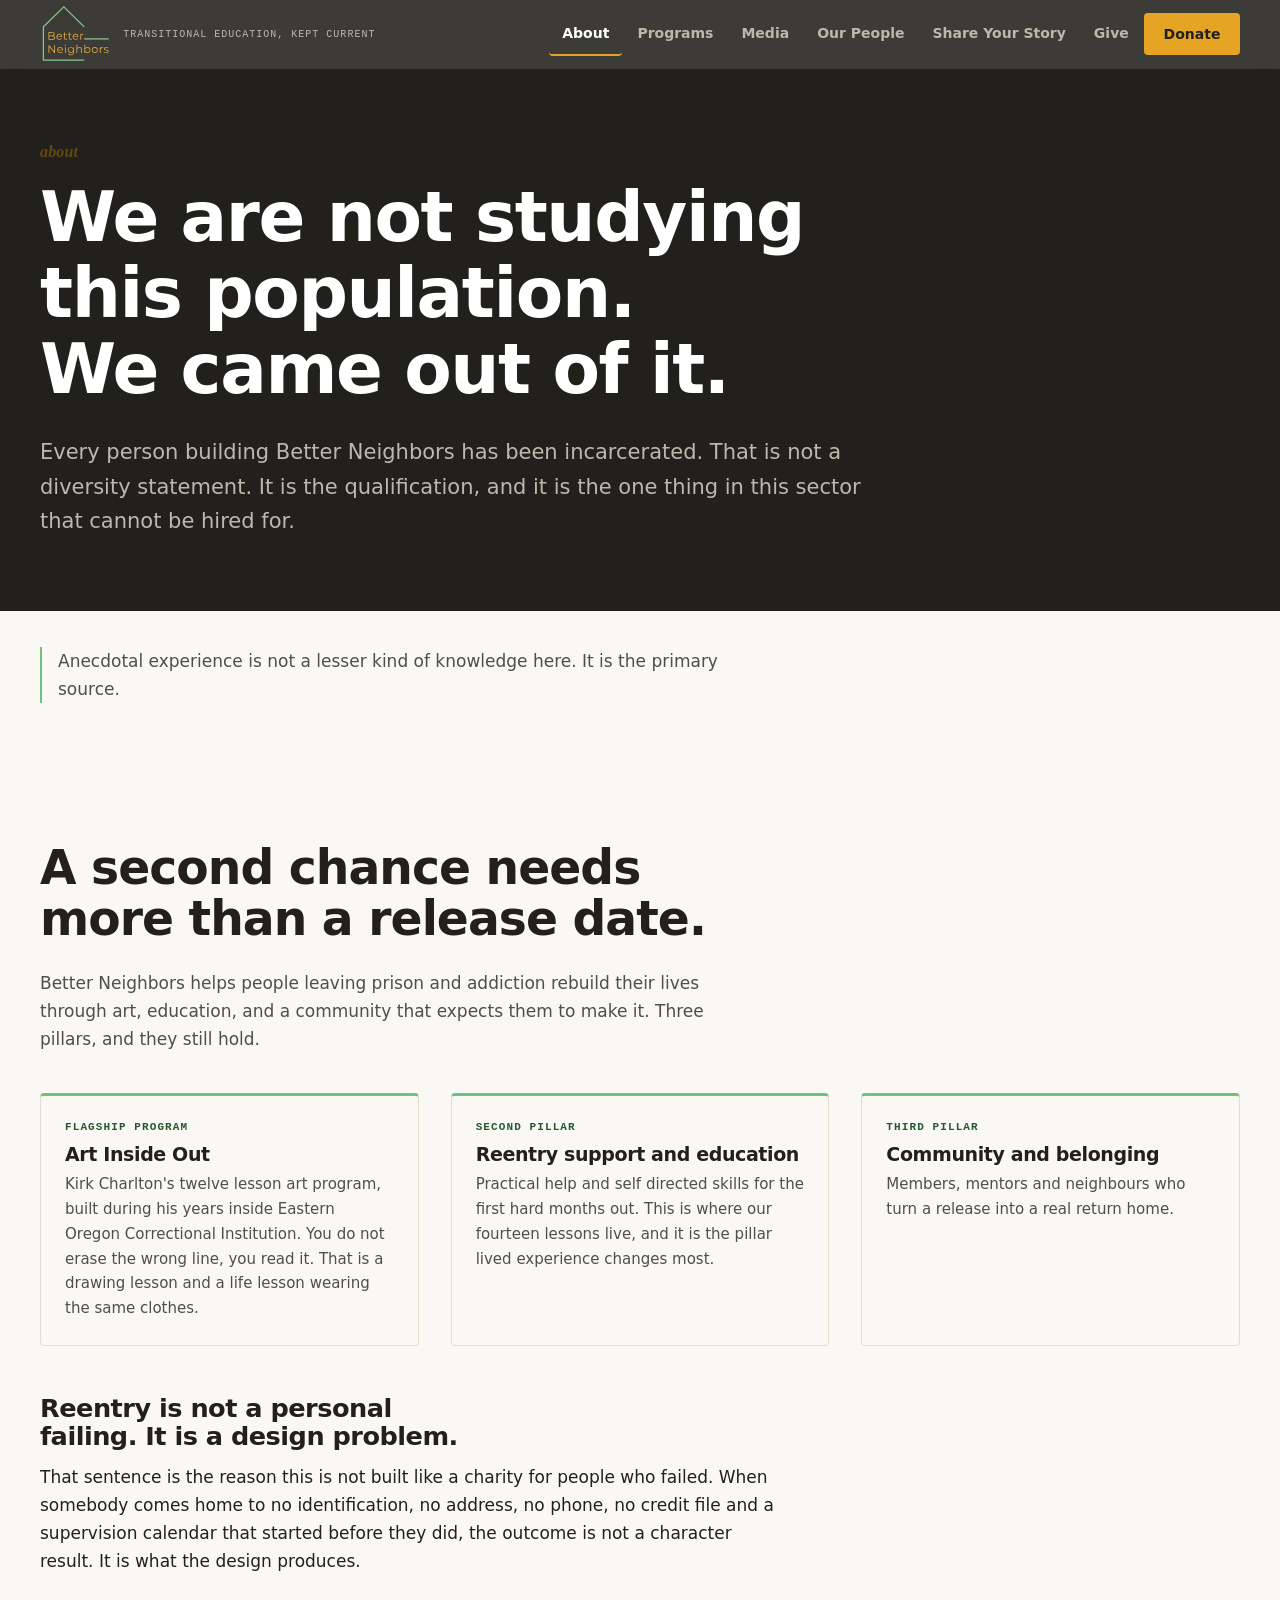
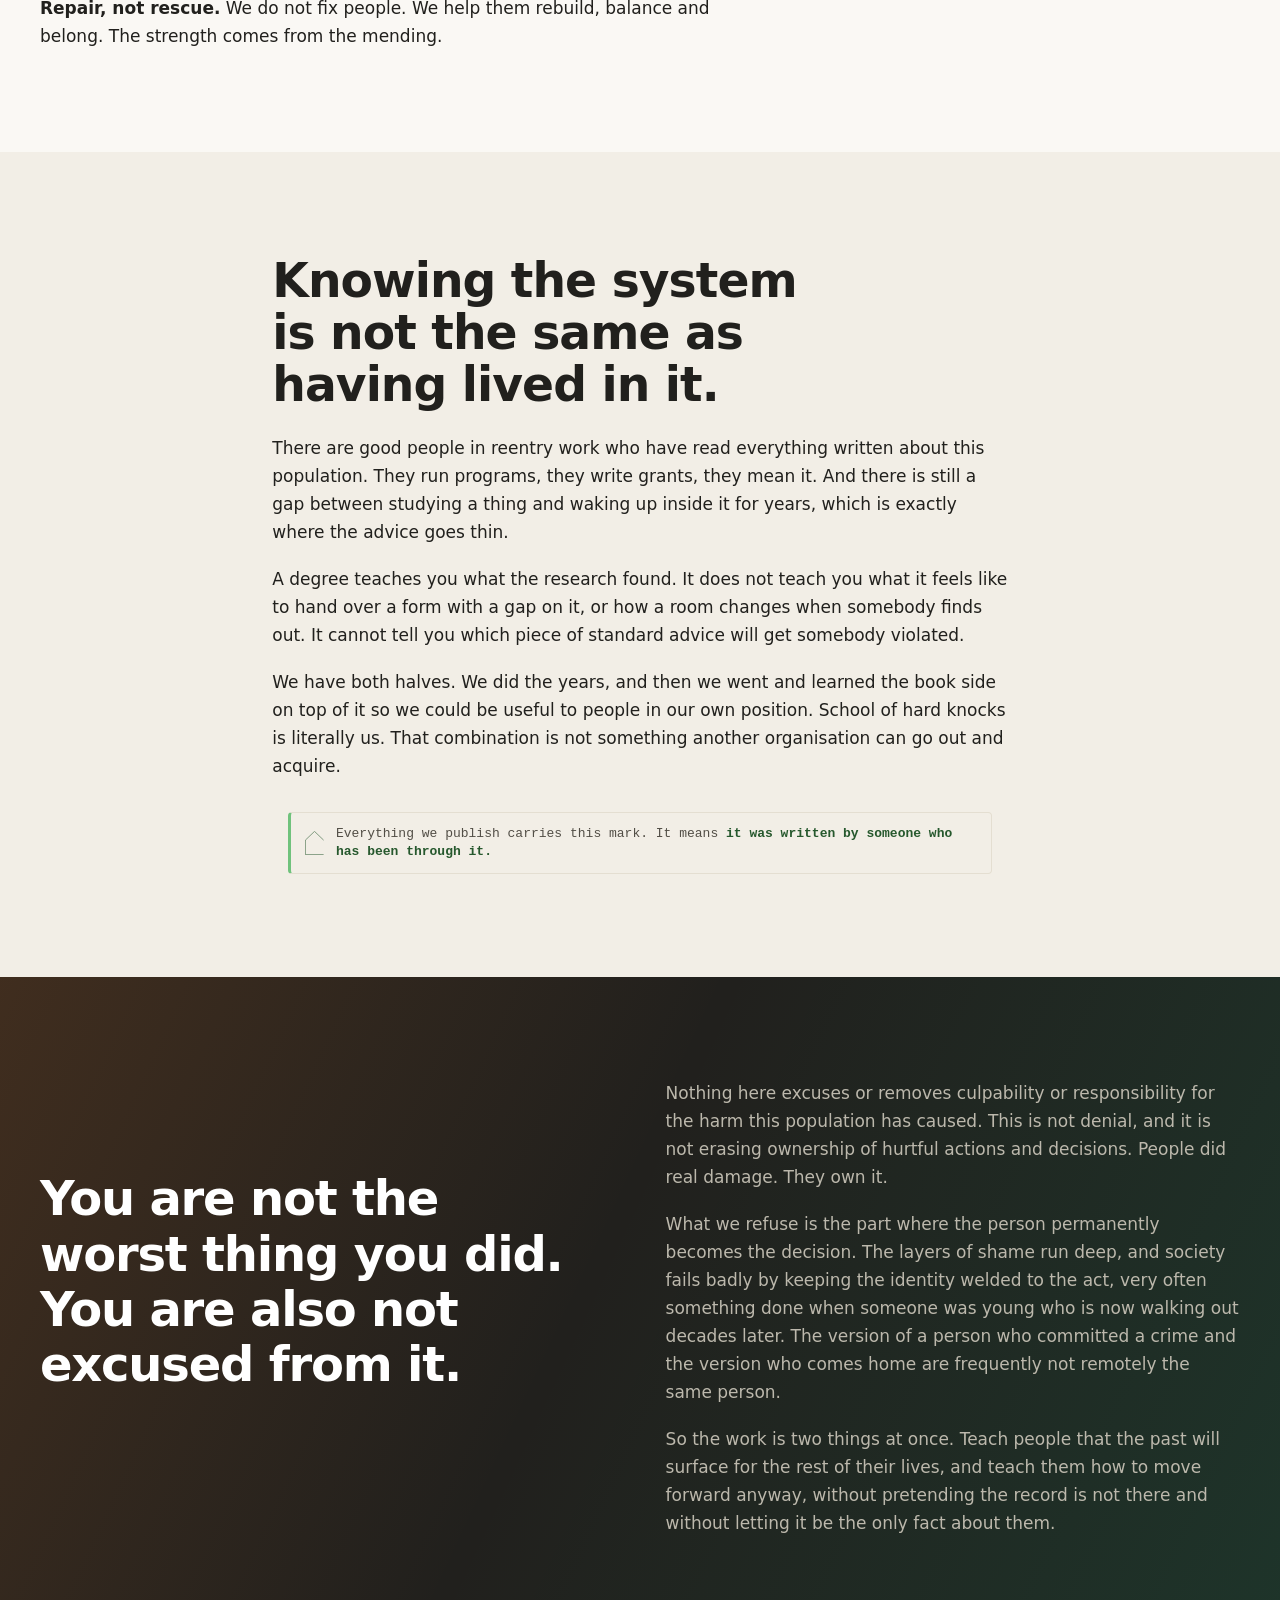
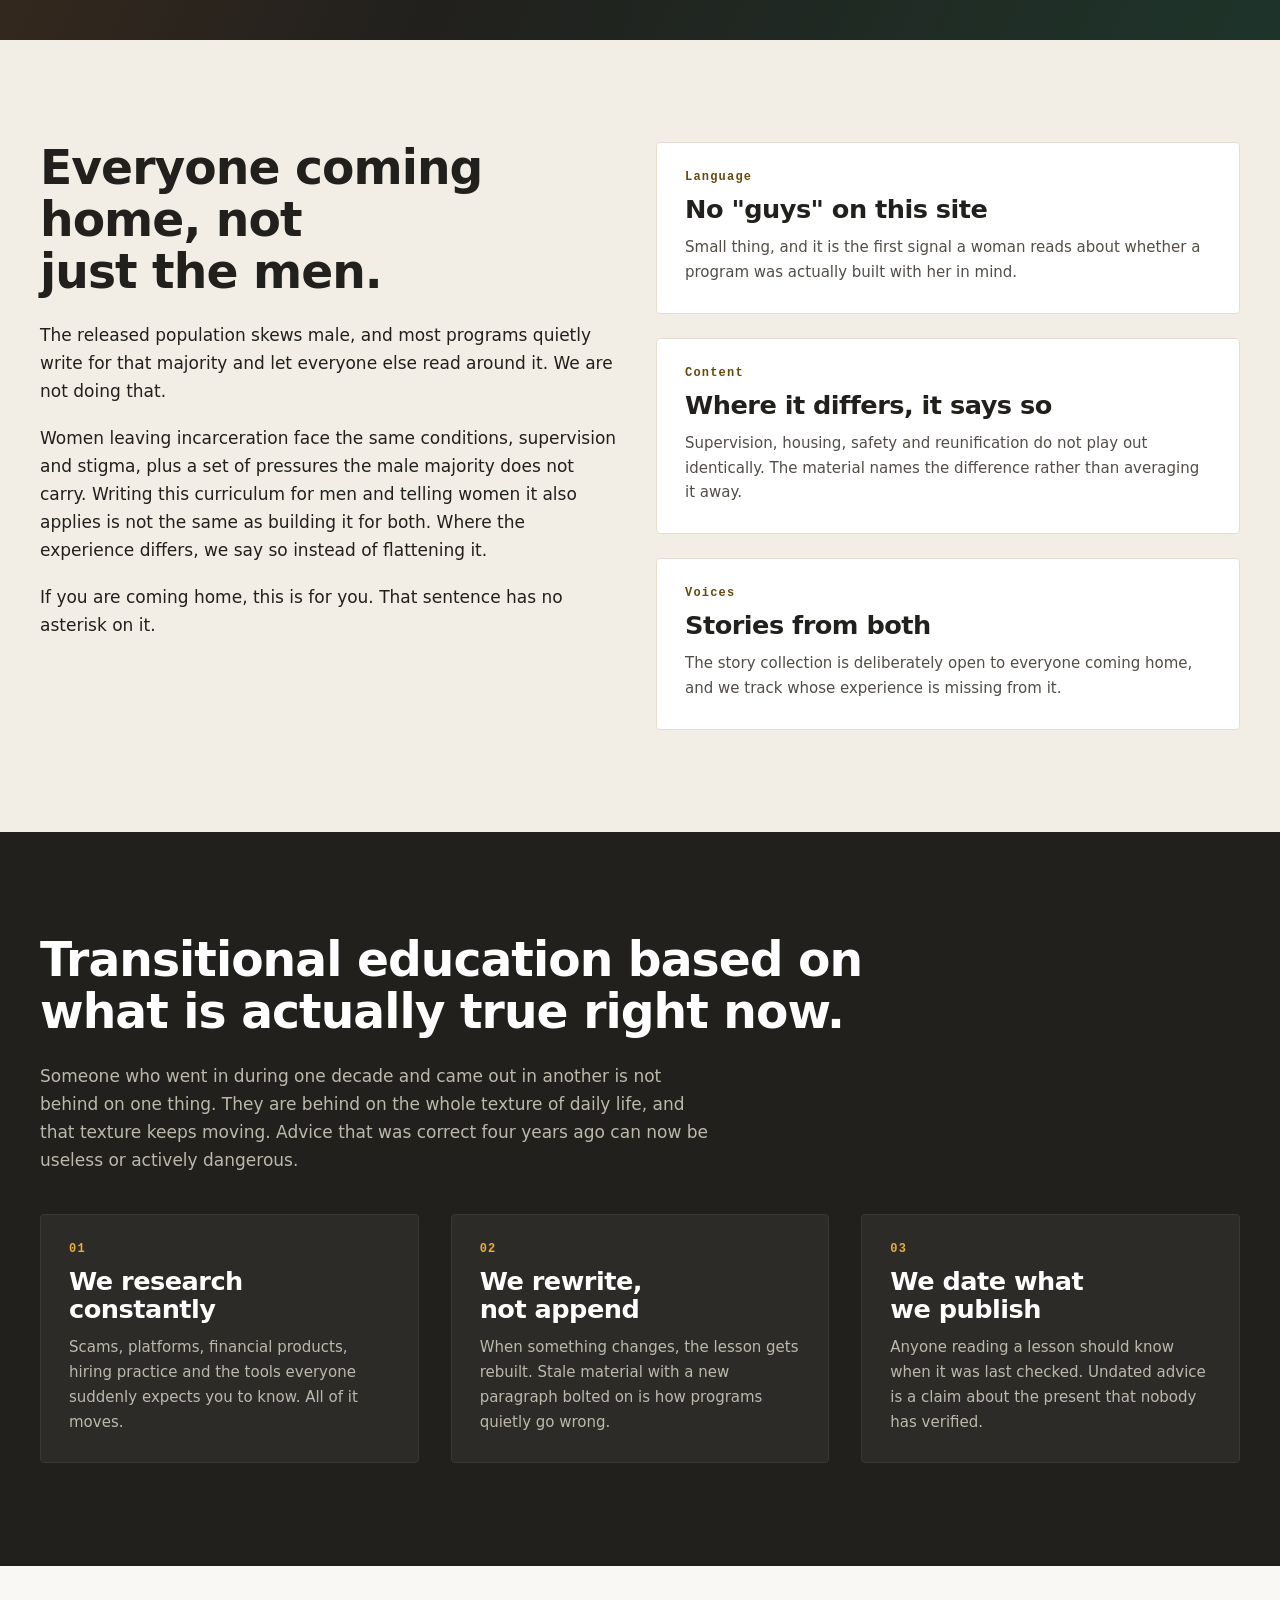
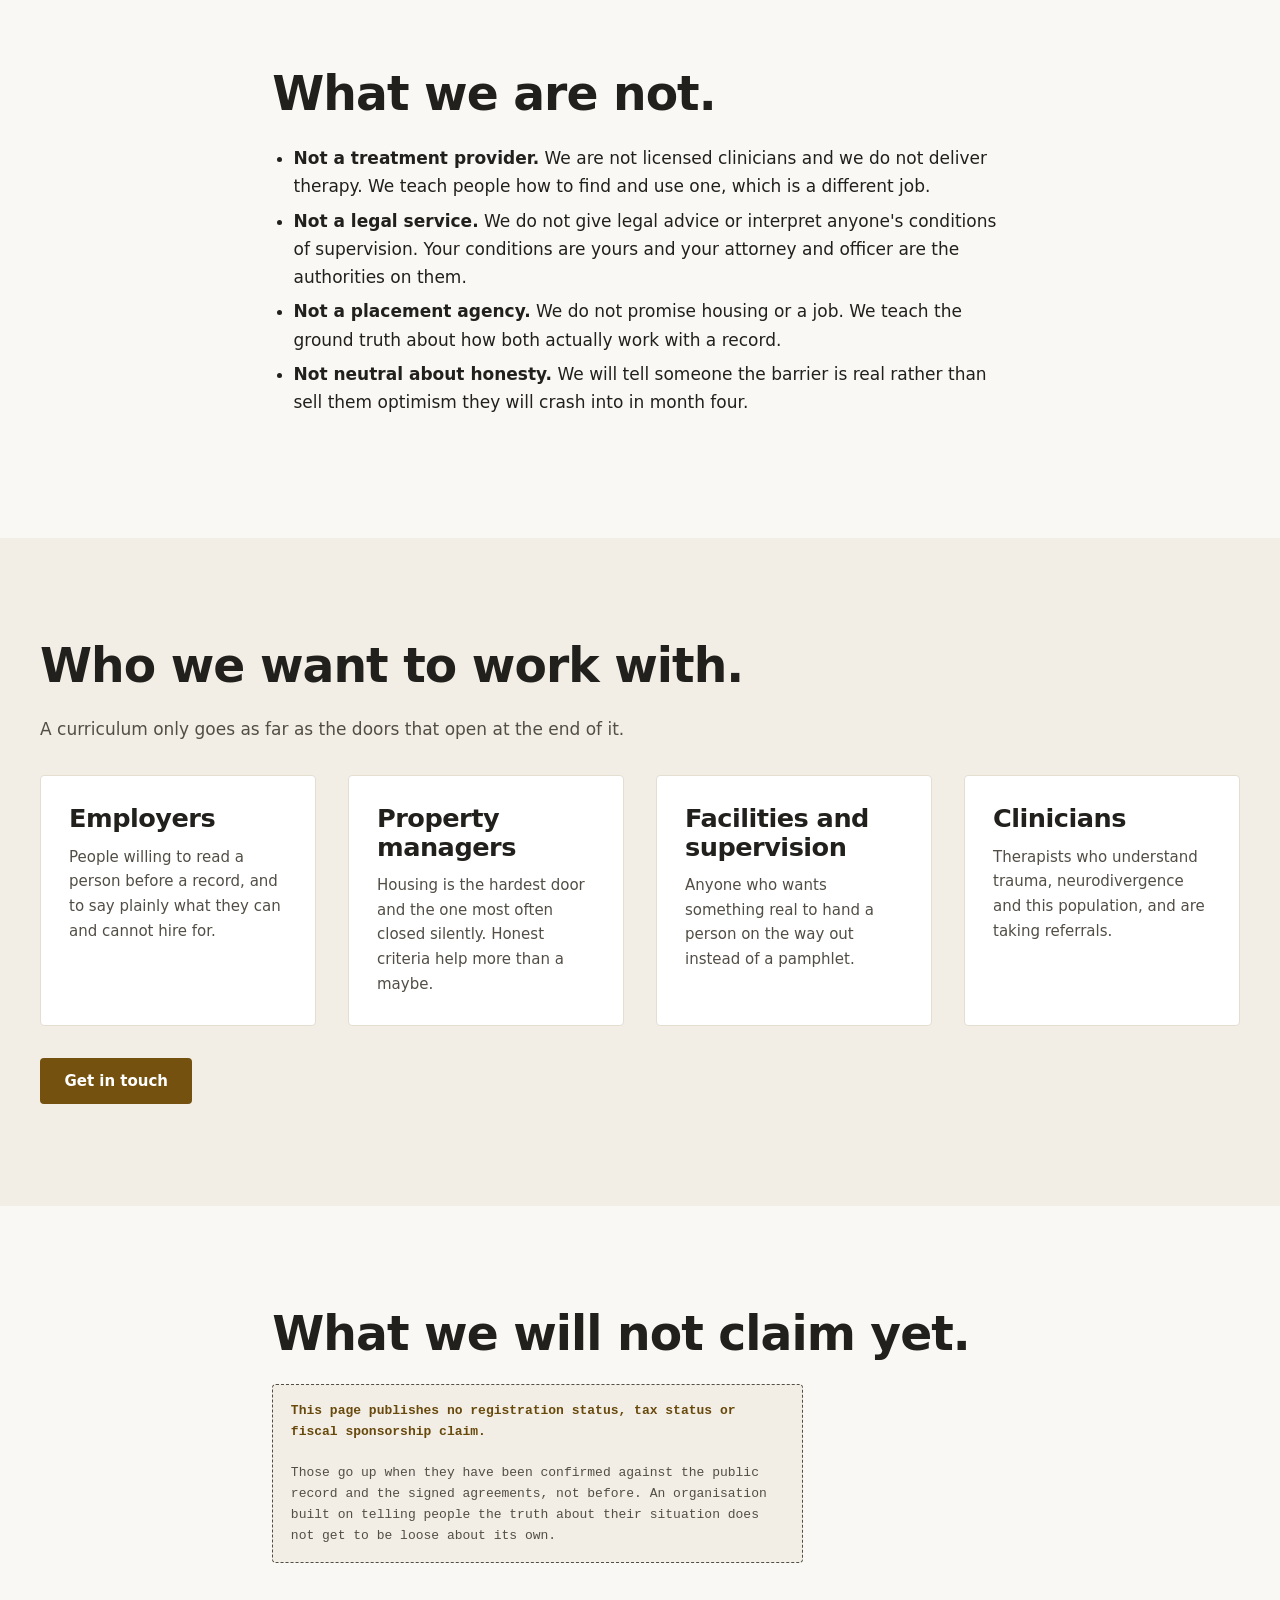
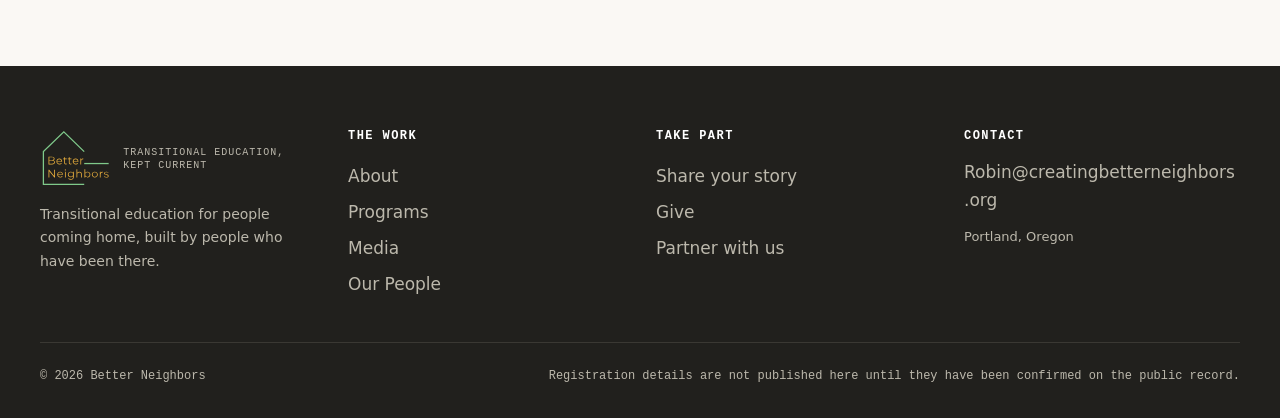
==== commit 7dc9aef9: "Contact moves to Robin@creatingbetterneighbors.org Every contact link on the live site pointed at ne" ====
--- a/about.html
+++ b/about.html
@@ -310,7 +310,7 @@
         </div>
       </div>
       <p style="margin-top:2rem">
-        <a class="btn btn-primary" href="mailto:robin@nextreentry.org">Get in touch</a>
+        <a class="btn btn-primary" href="mailto:Robin@creatingbetterneighbors.org">Get in touch</a>
       </p>
     </div>
   </section>
@@ -366,7 +366,7 @@
       <div>
         <h4>Contact</h4>
         <ul>
-          <li><a href="mailto:robin@nextreentry.org">robin@nextreentry.org</a></li>
+          <li><a href="mailto:Robin@creatingbetterneighbors.org">Robin@creatingbetterneighbors.org</a></li>
         </ul>
         <p style="font-size:0.8125rem;margin-top:0.75rem">Portland, Oregon</p>
       </div>
